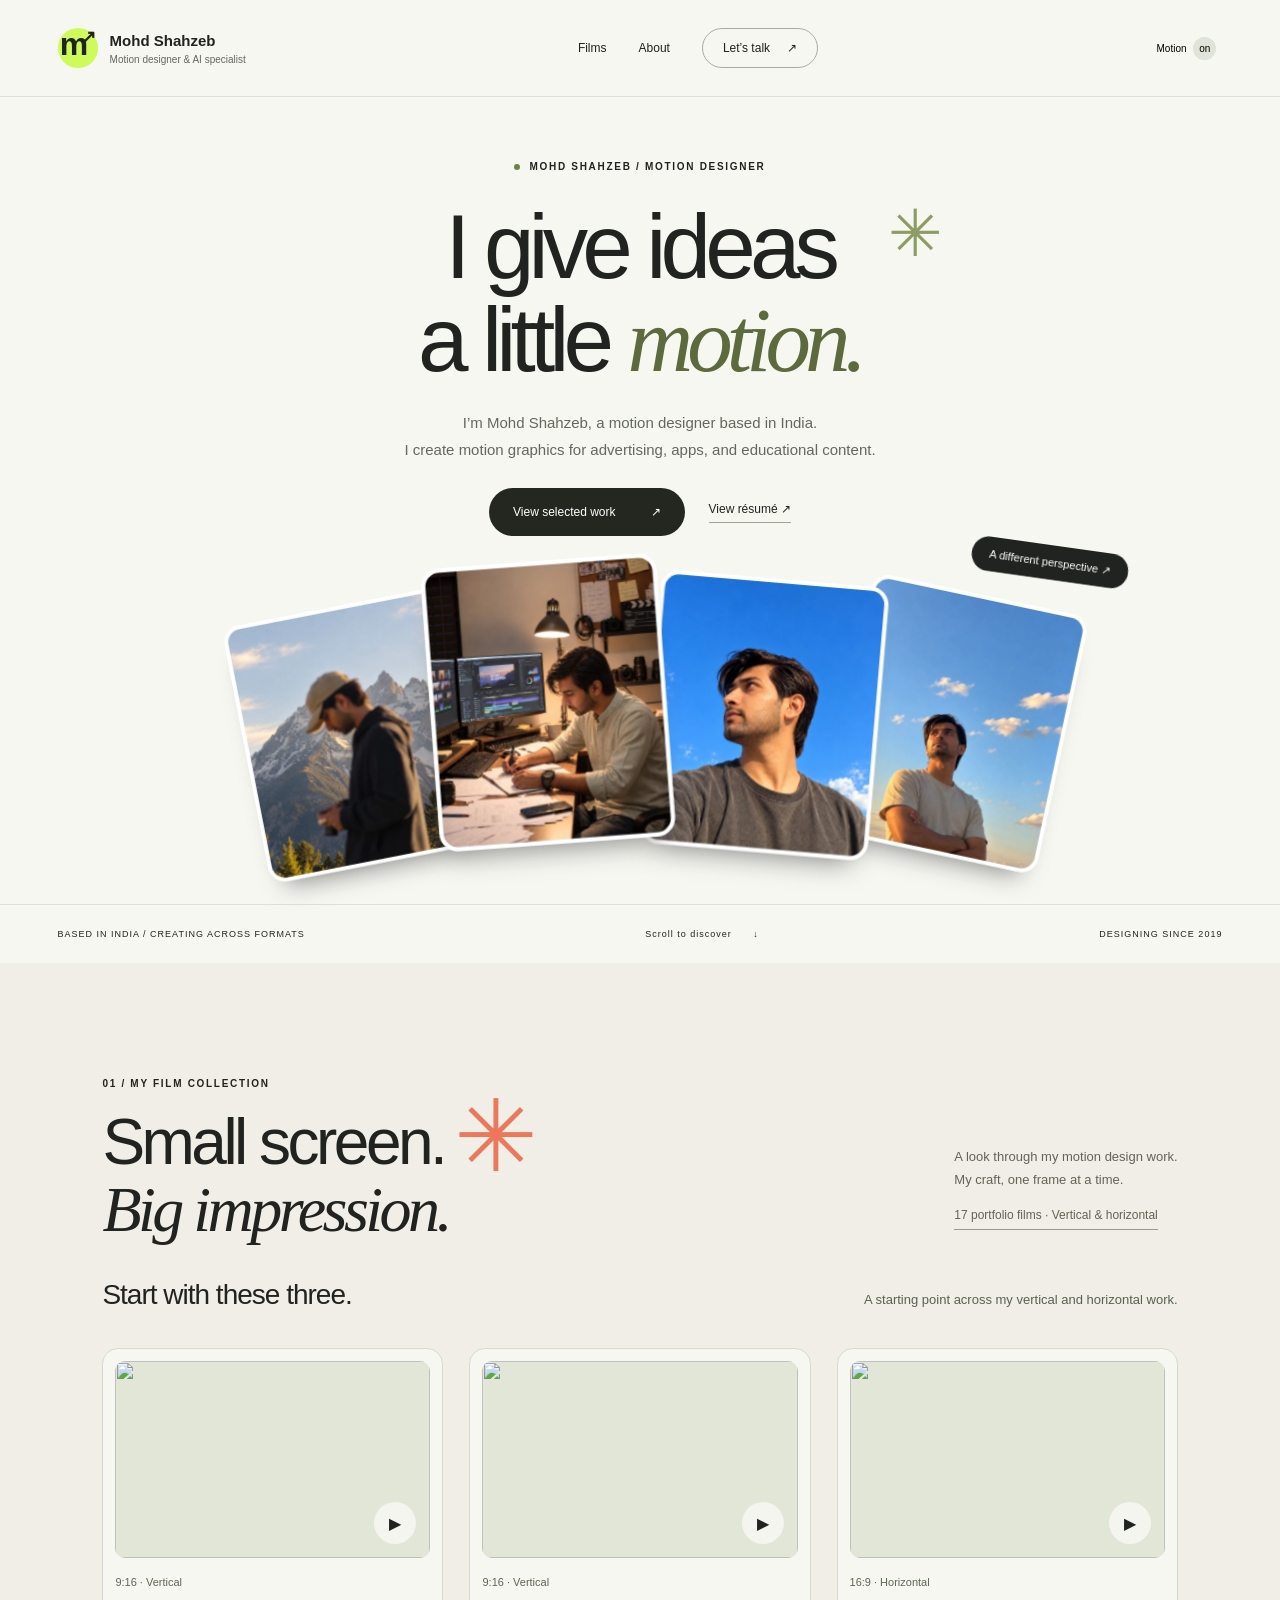
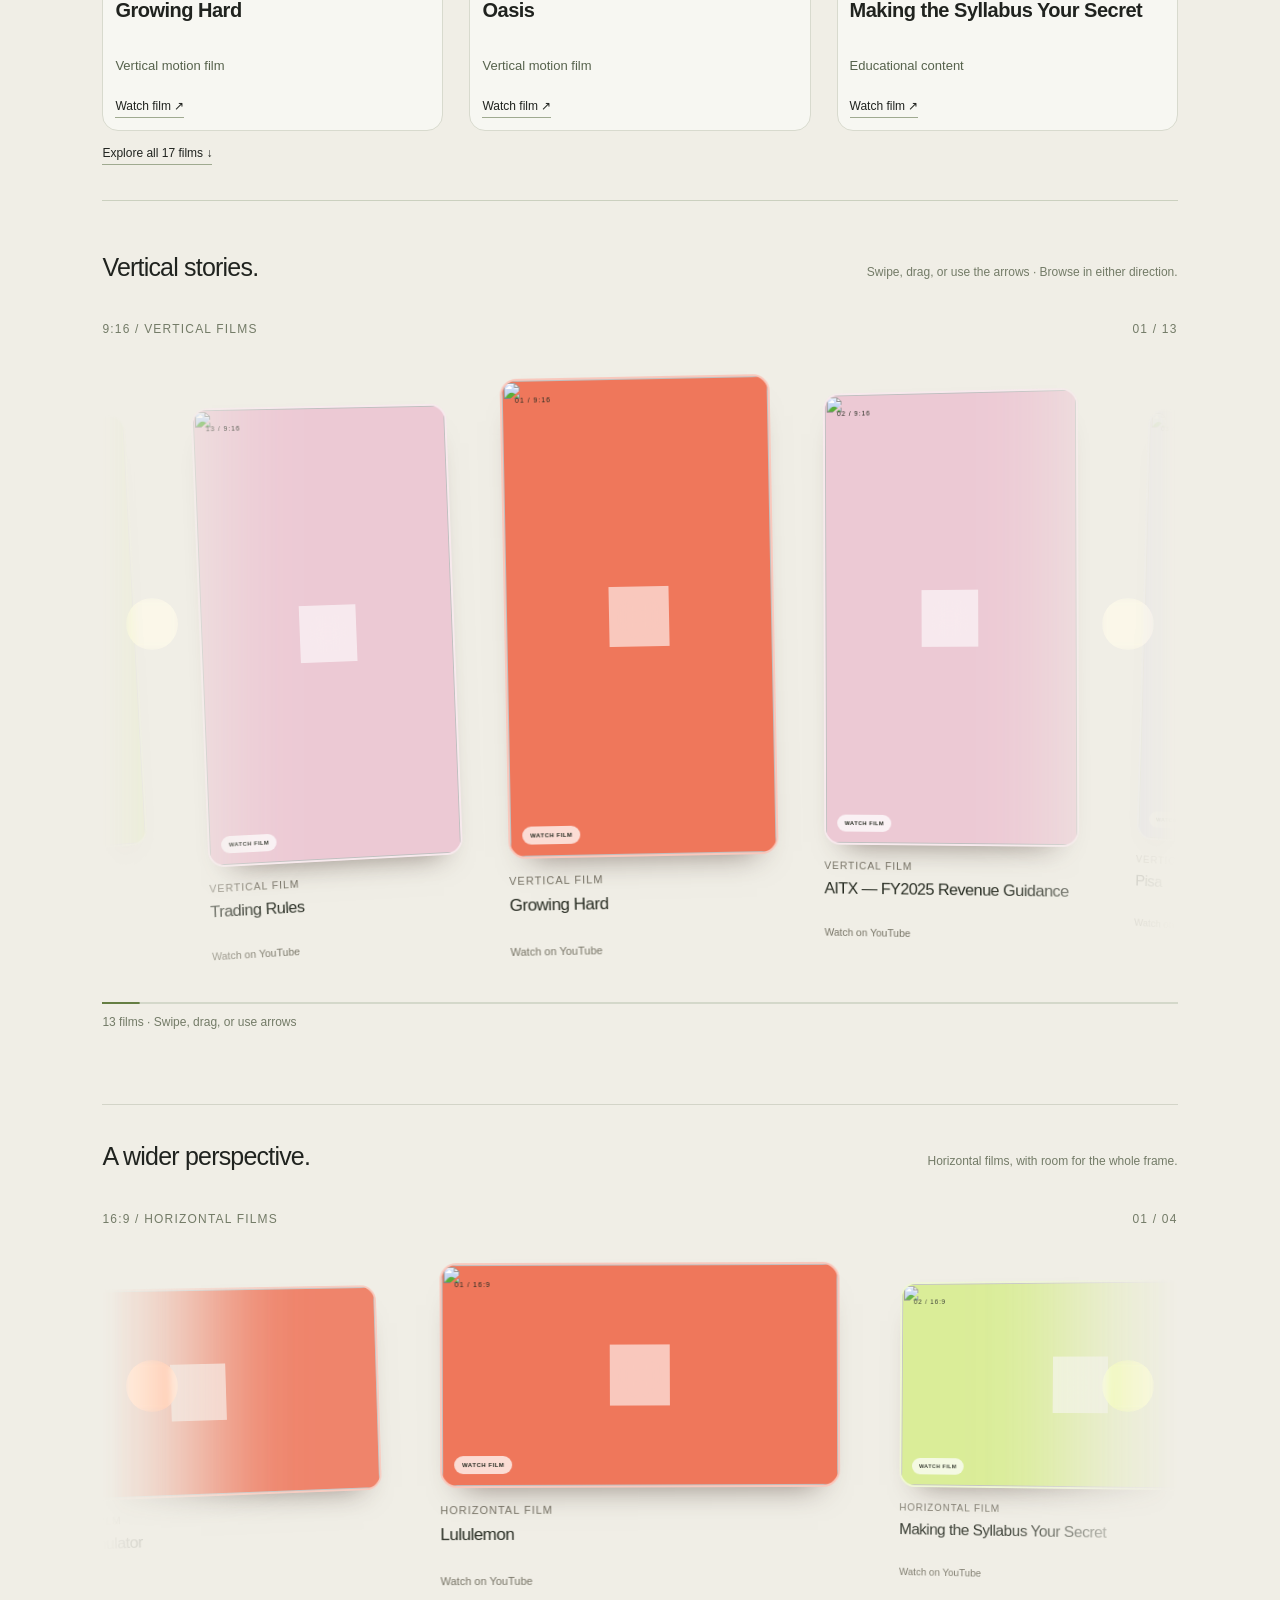
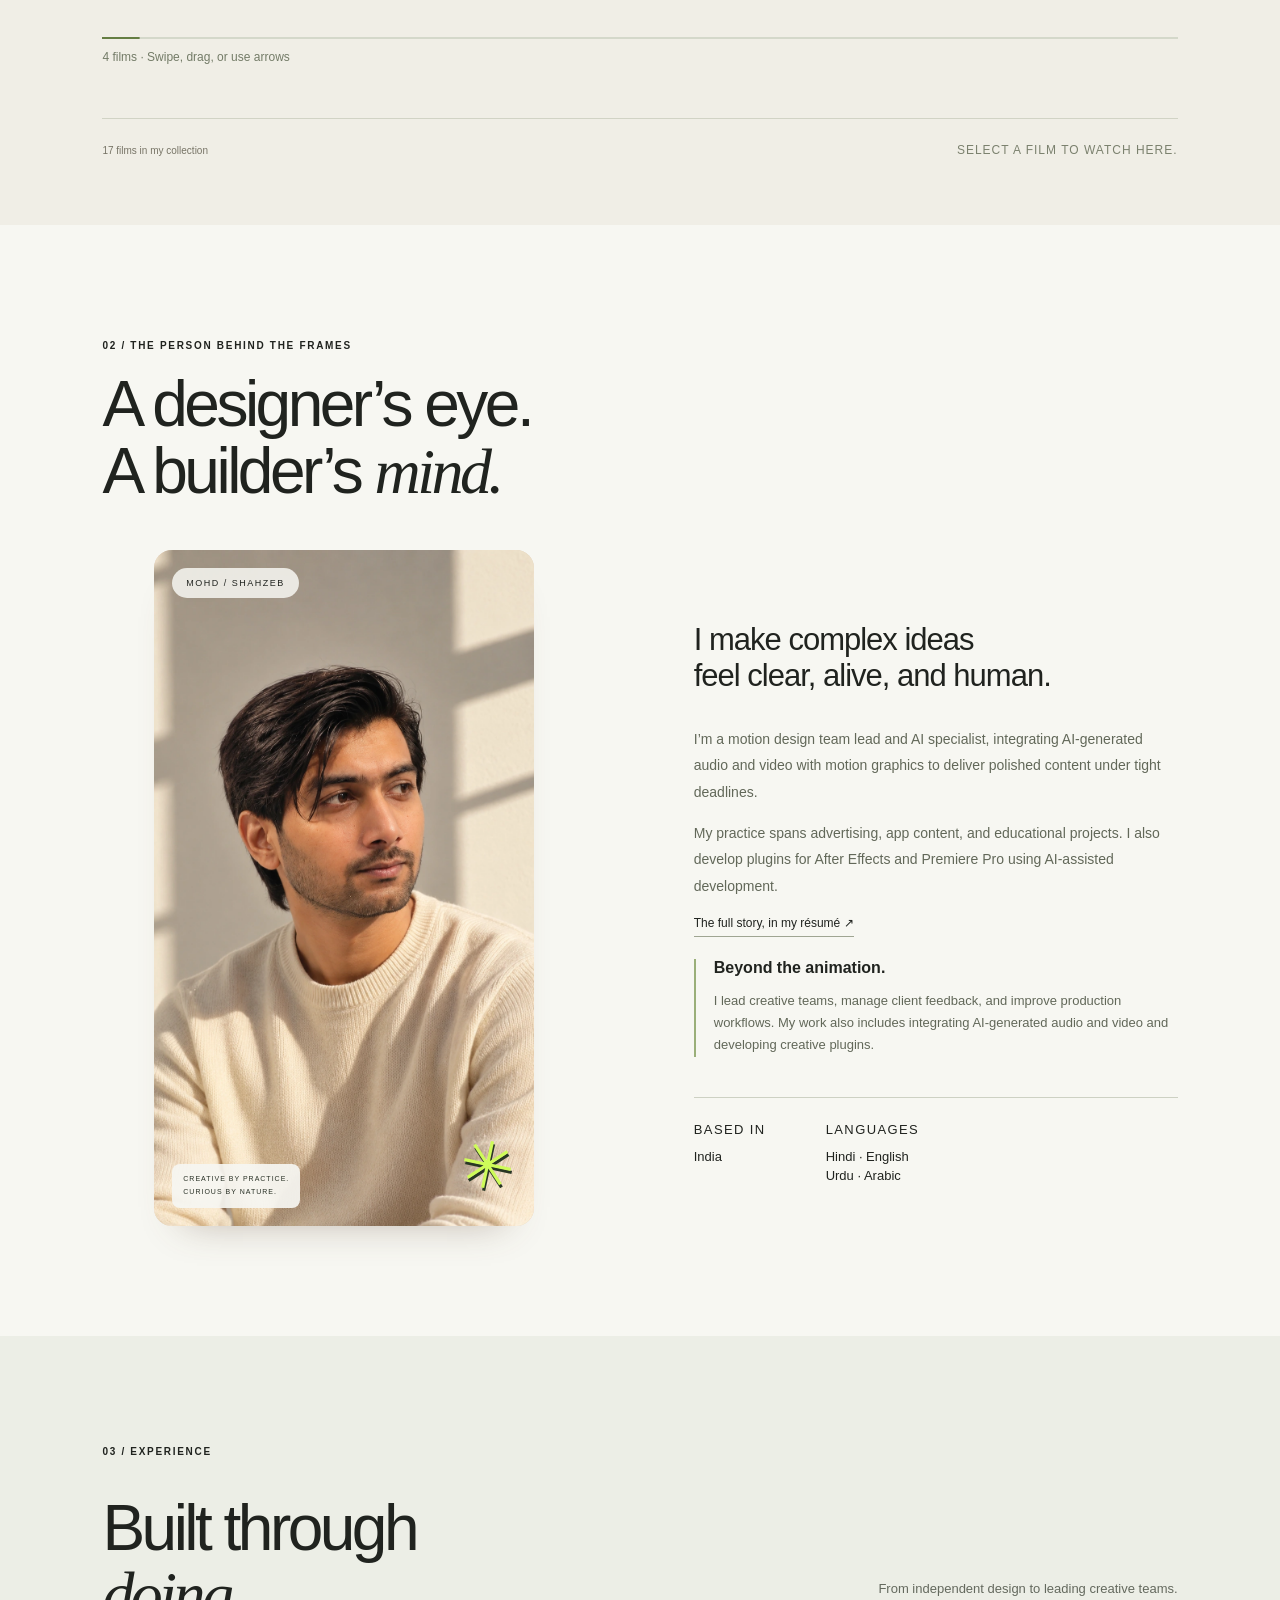
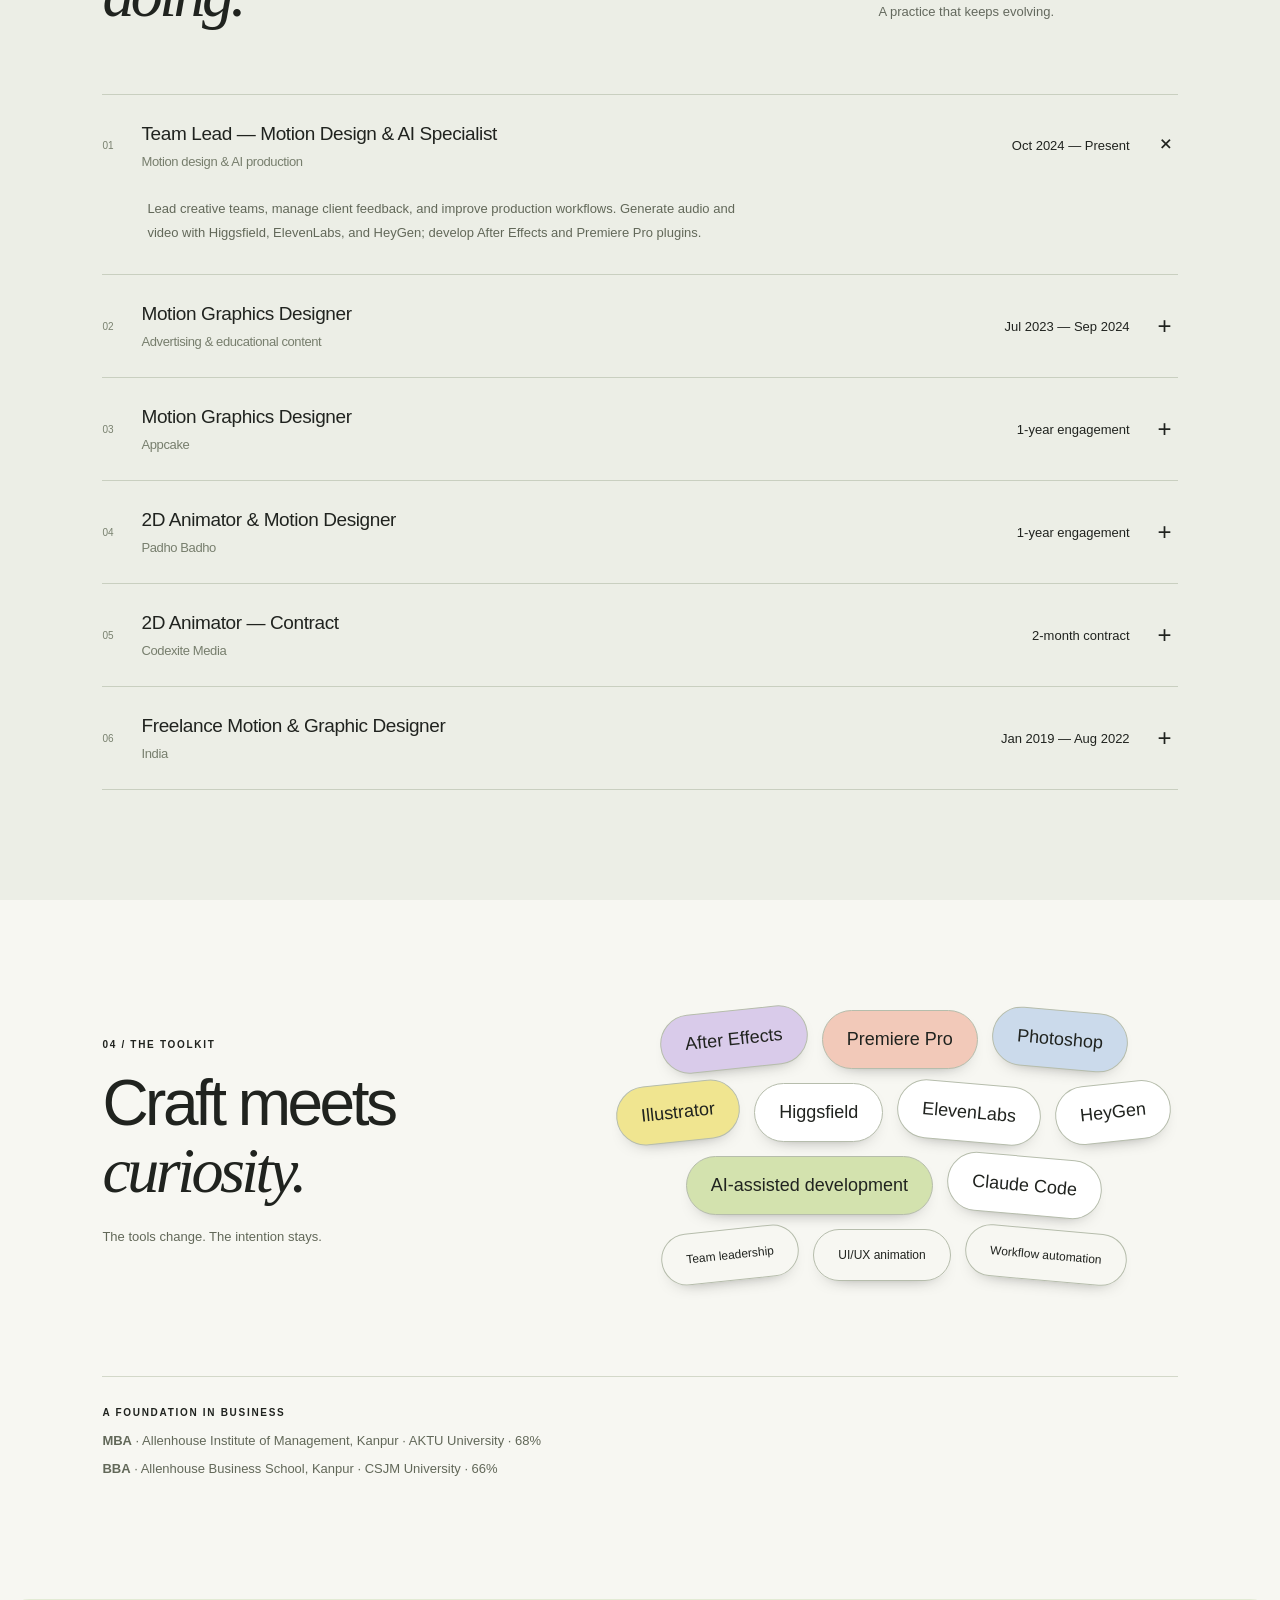
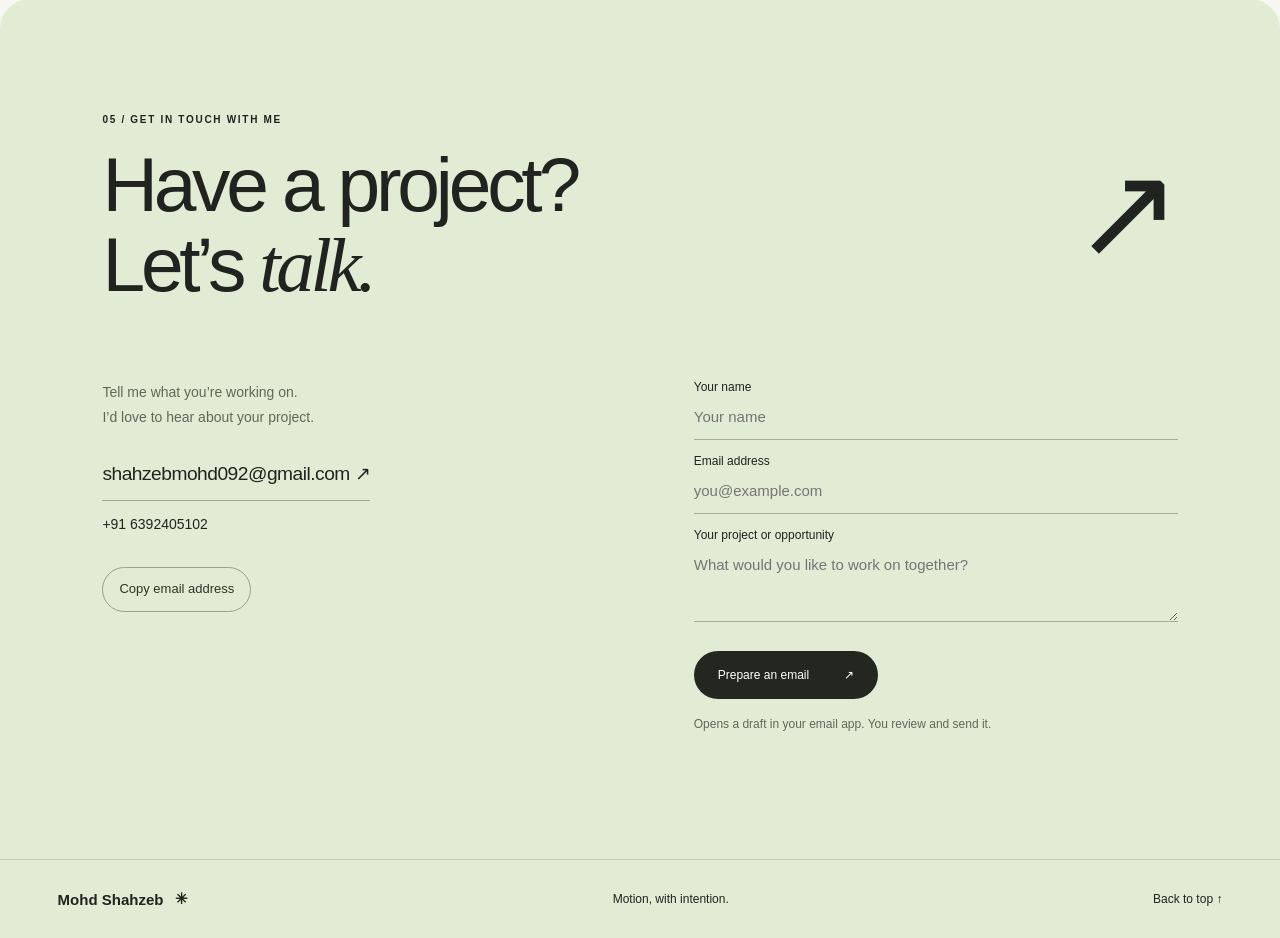
==== index.html @ 740f4690 "Add files via upload" ====
<!doctype html>
<html lang="en"><head><meta charset="utf-8"><meta name="viewport" content="width=device-width,initial-scale=1"><meta name="theme-color" content="#f7f7f2"><meta name="description" content="Mohd Shahzeb — Motion Design Team Lead and AI Specialist. Motion graphics, creative technology, and thoughtful production."><title>Mohd Shahzeb — Motion, with intention.</title><link rel="icon" href="assets/mark.svg" type="image/svg+xml"><link rel="stylesheet" href="styles.css"><link rel="stylesheet" href="cinema.css"><link rel="stylesheet" href="portrait.css"><link rel="stylesheet" href="wall.css"><link rel="stylesheet" href="personal.css"><link rel="stylesheet" href="supplied-portraits.css"><link rel="stylesheet" href="professional.css"><script src="videos.js" defer></script><script src="video-utils.js" defer></script><script src="cinema.js" defer></script><script src="app.js" defer></script><script src="site-config.js" defer></script><script src="contact.js" defer></script></head>
<body><a class="skip" href="#main">Skip to content</a><div class="progress" aria-hidden="true"></div><div class="cursor" aria-hidden="true"><span>Explore</span></div>
<header><a class="brand" href="#" aria-label="Mohd Shahzeb home"><span class="brand-mark">m<span>↗</span></span><span>Mohd Shahzeb<small>Motion designer & AI specialist</small></span></a><nav aria-label="Main navigation"><a href="#films">Films</a><a href="#about">About</a><a href="#contact" class="nav-contact">Let’s talk <span>↗</span></a></nav><button id="motion" aria-pressed="false" aria-label="Pause animations">Motion <span>on</span></button></header>
<main id="main"><section class="hero"><div class="eyebrow"><span class="dot"></span> MOHD SHAHZEB / MOTION DESIGNER</div><h1>I give ideas<br>a little <em>motion.</em><span class="asterisk" aria-hidden="true">✳</span></h1><p class="hero-copy">I’m Mohd Shahzeb, a motion designer based in India.<br class="desktop"> I create motion graphics for advertising, apps, and educational content.</p><div class="hero-actions"><a class="pill dark magnetic" href="#films">View selected work <span>↗</span></a><a class="text-link" href="assets/resume.pdf" target="_blank" rel="noopener">View résumé ↗</a></div>
<div class="collage" aria-label="Interactive collage of four photographs of Mohd Shahzeb"><div class="collage-space"><div class="art-card art-one photo-card" data-depth="-1"><img class="header-photo" src="assets/header-mountains.webp" alt="Mohd Shahzeb outdoors with mountains behind him" width="1000" height="1333" decoding="async"></div><div class="art-card art-two photo-card" data-depth="1"><img class="header-photo" src="assets/header-studio.webp" alt="Mohd Shahzeb sketching at his editing desk" width="1000" height="1250" decoding="async" fetchpriority="high"></div><div class="art-card art-three photo-card" data-depth="2"><img class="header-photo" src="assets/header-blue-sky.webp" alt="Mohd Shahzeb looking up beneath a blue sky" width="1000" height="1250" decoding="async"></div><div class="art-card art-four photo-card" data-depth="-2"><img class="header-photo" src="assets/header-golden-sky.webp" alt="Mohd Shahzeb standing with folded arms beneath a golden sky" width="1000" height="1333" decoding="async"></div><div class="floating-label">A different perspective ↗</div></div></div><div class="hero-bottom"><span>BASED IN INDIA / CREATING ACROSS FORMATS</span><a href="#films">Scroll to discover <span>↓</span></a><span>DESIGNING SINCE 2019</span></div></section>
<section id="films" class="cinema section portrait-cinema portfolio-wall" aria-labelledby="films-title">
<div class="cinema-intro"><div><span class="eyebrow">01 / MY FILM COLLECTION</span><h2 id="films-title">Small screen.<br><em>Big impression.</em><span class="cinema-star" aria-hidden="true">✳</span></h2></div><p>A look through my motion design work.<br>My craft, one frame at a time.<br><span class="collection-note">17 portfolio films · Vertical & horizontal</span></p></div>
<div class="selected-work" aria-labelledby="selected-title"><div class="selected-heading"><h3 id="selected-title">Start with these three.</h3><p>A starting point across my vertical and horizontal work.</p></div><div class="selected-grid"><a class="selected-film" href="https://www.youtube.com/shorts/Y_ZDzojxRy0" target="_blank" rel="noopener" data-film="0" aria-label="Watch selected film: Growing Hard"><div class="selected-thumb"><img src="https://i.ytimg.com/vi/Y_ZDzojxRy0/hqdefault.jpg" alt="" loading="lazy"><span aria-hidden="true">▶</span></div><small>9:16 · Vertical</small><h4>Growing Hard</h4><p>Vertical motion film</p><span class="selected-action">Watch film ↗</span></a><a class="selected-film" href="https://www.youtube.com/shorts/64us5gkKFe4" target="_blank" rel="noopener" data-film="3" aria-label="Watch selected film: Oasis"><div class="selected-thumb"><img src="https://i.ytimg.com/vi/64us5gkKFe4/hqdefault.jpg" alt="" loading="lazy"><span aria-hidden="true">▶</span></div><small>9:16 · Vertical</small><h4>Oasis</h4><p>Vertical motion film</p><span class="selected-action">Watch film ↗</span></a><a class="selected-film" href="https://youtu.be/iqLiJ2e4qCc" target="_blank" rel="noopener" data-film="7" aria-label="Watch selected film: Making the Syllabus Your Secret"><div class="selected-thumb"><img src="https://i.ytimg.com/vi/iqLiJ2e4qCc/hqdefault.jpg" alt="" loading="lazy"><span aria-hidden="true">▶</span></div><small>16:9 · Horizontal</small><h4>Making the Syllabus Your Secret</h4><p>Educational content</p><span class="selected-action">Watch film ↗</span></a></div><a class="browse-collection" href="#all-films">Explore all 17 films ↓</a></div><div id="all-films" class="film-row" data-format="portrait">
<div class="row-intro"><h3>Vertical stories.</h3><p>Swipe, drag, or use the arrows · Browse in either direction.</p></div>
<div class="film-runway"><div class="film-pin"><div class="rail-heading"><span>9:16 / VERTICAL FILMS</span><span id="rail-position" role="status"></span></div>
<div class="film-shelf"><div id="film-grid" class="film-grid" role="region" aria-label="Vertical portfolio videos" tabindex="0"></div><div class="rail-arrows"><button id="film-prev" aria-label="Previous vertical films">←</button><button id="film-next" aria-label="Next vertical films">→</button></div></div>
<div class="rail-navigation"><div class="rail-meter" aria-hidden="true"><span></span></div></div><p id="row-count" class="row-count"></p></div></div></div><div class="film-row" data-format="landscape">
<div class="row-intro"><h3>A wider perspective.</h3><p>Horizontal films, with room for the whole frame.</p></div>
<div class="film-runway"><div class="film-pin"><div class="rail-heading"><span>16:9 / HORIZONTAL FILMS</span><span id="rail-position-horizontal" role="status"></span></div>
<div class="film-shelf"><div id="film-grid-horizontal" class="film-grid" role="region" aria-label="Horizontal portfolio videos" tabindex="0"></div><div class="rail-arrows"><button id="film-prev-horizontal" aria-label="Previous horizontal films">←</button><button id="film-next-horizontal" aria-label="Next horizontal films">→</button></div></div>
<div class="rail-navigation"><div class="rail-meter" aria-hidden="true"><span></span></div></div><p id="row-count-horizontal" class="row-count"></p></div></div></div><div class="wall-summary"><p id="film-count" class="film-count" role="status"></p><span class="film-format-note">Select a film to watch here.</span></div><noscript><p>Enable JavaScript for the embedded players, or <a href="https://www.youtube.com/shorts/Y_ZDzojxRy0">watch my films on YouTube.</a></p></noscript>
</section>
<section id="about" class="about section"><div class="about-top reveal"><span class="eyebrow">02 / THE PERSON BEHIND THE FRAMES</span><h2>A designer’s eye.<br>A builder’s <em>mind.</em></h2></div><div class="about-grid"><div class="identity-art personal-portrait"><img src="assets/shahzeb-window.webp" alt="Mohd Shahzeb in a cream sweater, lit by soft window light" width="941" height="1672" loading="lazy" decoding="async"><span class="portrait-name">MOHD / SHAHZEB</span><span class="portrait-sticker" aria-hidden="true">✳</span><small>CREATIVE BY PRACTICE.<br>CURIOUS BY NATURE.</small></div><div class="about-copy reveal"><h3>I make complex ideas<br>feel clear, alive, and human.</h3><p>I’m a motion design team lead and AI specialist, integrating AI-generated audio and video with motion graphics to deliver polished content under tight deadlines.</p><p>My practice spans advertising, app content, and educational projects. I also develop plugins for After Effects and Premiere Pro using AI-assisted development.</p><a class="text-link" href="assets/resume.pdf" target="_blank" rel="noopener">The full story, in my résumé ↗</a><div class="leadership-note"><h4>Beyond the animation.</h4><p>I lead creative teams, manage client feedback, and improve production workflows. My work also includes integrating AI-generated audio and video and developing creative plugins.</p></div><div class="facts"><div><small>BASED IN</small><b>India</b></div><div><small>LANGUAGES</small><b>Hindi · English<br>Urdu · Arabic</b></div></div></div></div></section>
<section class="experience section"><div class="section-intro reveal"><span class="eyebrow">03 / EXPERIENCE</span><h2>Built through<br><em>doing.</em></h2><p>From independent design to leading creative teams.<br>A practice that keeps evolving.</p></div><div class="experience-list"><details open><summary><span>01</span><h3>Team Lead — Motion Design & AI Specialist<small>Motion design & AI production</small></h3><time>Oct 2024 — Present</time><b>+</b></summary><p>Lead creative teams, manage client feedback, and improve production workflows. Generate audio and video with Higgsfield, ElevenLabs, and HeyGen; develop After Effects and Premiere Pro plugins.</p></details><details><summary><span>02</span><h3>Motion Graphics Designer<small>Advertising & educational content</small></h3><time>Jul 2023 — Sep 2024</time><b>+</b></summary><p>Created advertising content for television, social media, and other client platforms. Contributed to courses developed for company clients.</p></details><details><summary><span>03</span><h3>Motion Graphics Designer<small>Appcake</small></h3><time>1-year engagement</time><b>+</b></summary><p>Created advertising videos for company applications, revised work for approval, and adapted videos for social media and app store formats.</p></details><details><summary><span>04</span><h3>2D Animator & Motion Designer<small>Padho Badho</small></h3><time>1-year engagement</time><b>+</b></summary><p>Created marketing videos, promotional graphics, and 2D animated educational content.</p></details><details><summary><span>05</span><h3>2D Animator — Contract<small>Codexite Media</small></h3><time>2-month contract</time><b>+</b></summary><p>Developed animated educational videos for an online learning platform, meeting tight deadlines and quality standards.</p></details><details><summary><span>06</span><h3>Freelance Motion & Graphic Designer<small>India</small></h3><time>Jan 2019 — Aug 2022</time><b>+</b></summary><p>Delivered design projects across industries, including corporate and entertainment clients.</p></details></div></section>
<section class="toolkit section"><div class="reveal"><span class="eyebrow">04 / THE TOOLKIT</span><h2>Craft meets<br><em>curiosity.</em></h2><p>The tools change. The intention stays.</p></div><div class="tool-cloud"><span class="chip purple">After Effects</span><span class="chip peach">Premiere Pro</span><span class="chip blue">Photoshop</span><span class="chip yellow">Illustrator</span><span class="chip white">Higgsfield</span><span class="chip white">ElevenLabs</span><span class="chip white">HeyGen</span><span class="chip green">AI-assisted development</span><span class="chip white">Claude Code</span><span class="chip outline">Team leadership</span><span class="chip outline">UI/UX animation</span><span class="chip outline">Workflow automation</span></div><div class="education"><span class="eyebrow">A FOUNDATION IN BUSINESS</span><p><b>MBA</b> · Allenhouse Institute of Management, Kanpur · AKTU University · 68%</p><p><b>BBA</b> · Allenhouse Business School, Kanpur · CSJM University · 66%</p></div></section>
<section id="contact" class="contact section"><span class="eyebrow">05 / GET IN TOUCH WITH ME</span><h2>Have a project?<br>Let’s <em>talk.</em><span>↗</span></h2><div class="contact-grid"><div><p>Tell me what you’re working on.<br>I’d love to hear about your project.</p><a class="email" href="mailto:shahzebmohd092@gmail.com">shahzebmohd092@gmail.com ↗</a><a class="phone" href="tel:+916392405102">+91 6392405102</a><small><button id="copy-email" type="button" class="copy-email">Copy email address</button><span id="copy-status" role="status"></span></small></div><form id="contact-form" name="portfolio-enquiry" method="POST" data-netlify="true" netlify-honeypot="website"><input type="hidden" name="form-name" value="portfolio-enquiry"><label for="name">Your name</label><input id="name" name="name" required maxlength="100" autocomplete="name" placeholder="Your name"><label for="email">Email address</label><input id="email" name="email" type="email" required maxlength="254" autocomplete="email" placeholder="you@example.com"><label for="message">Your project or opportunity</label><textarea id="message" name="message" required minlength="10" maxlength="5000" rows="3" placeholder="What would you like to work on together?"></textarea><div class="honeypot" aria-hidden="true"><label>Website<input name="website" tabindex="-1" autocomplete="off"></label></div><button class="pill dark" type="submit">Prepare an email <span>↗</span></button><p id="form-status" role="status">Opens a draft in your email app. You review and send it.</p></form></div></section></main>
<footer><a class="brand" href="#">Mohd Shahzeb <span>✳</span></a><span>Motion, with intention.</span><a href="#">Back to top ↑</a></footer>
<dialog id="film-dialog" aria-labelledby="player-title"><button id="close-player" aria-label="Close video player">×</button><div class="portrait-player-layout"><div id="player-mount"></div><div class="player-editorial"><span class="eyebrow">MY FILM COLLECTION</span><h2 id="player-title"></h2><span id="player-format" class="player-format"></span><p id="player-description"></p><dl id="player-context" class="project-context"></dl><a id="project-enquiry" class="text-link" href="#contact">Discuss this project ↗</a><a id="player-external" target="_blank" rel="noopener" hidden>Watch on YouTube ↗</a><p id="player-status" role="status"></p><button id="next-watch">Next film →</button></div></div></dialog>
</body></html>
---- styles.css ----
@font-face{font-family:Editorial;src:local('Georgia')}*{box-sizing:border-box}html{scroll-behavior:smooth;scroll-padding-top:100px}body{margin:0;background:#f7f7f2;color:#20231f;font-family:Arial,Helvetica,sans-serif;-webkit-font-smoothing:antialiased}a{color:inherit;text-decoration:none}button,input,textarea{font:inherit}button,a{-webkit-tap-highlight-color:transparent}button{cursor:pointer}button:focus-visible,a:focus-visible,summary:focus-visible{outline:3px solid #5465ff;outline-offset:6px}::selection{background:#cefb59;color:#20231f}.skip{position:fixed;top:-100px;padding:14px;background:#cefb59;z-index:100}.skip:focus{top:10px}.progress{position:fixed;top:0;left:0;height:3px;background:#738843;z-index:99;transform-origin:left;width:100%;transform:scaleX(0)}header{display:flex;align-items:center;justify-content:space-between;padding:28px 4.5%;border-bottom:1px solid #dedfd5;background:#f7f7f2ed;position:sticky;top:0;z-index:40;backdrop-filter:blur(14px);gap:24px}.brand{display:flex;align-items:center;gap:12px;font-weight:700;font-size:15px}.brand small{display:block;font-size:10px;font-weight:400;margin-top:5px;color:#63685d}.brand-mark{font-size:32px;letter-spacing:-7px;line-height:1;background:#cefb59;border-radius:50%;width:40px;height:40px;text-align:center;padding-right:6px}.brand-mark span{font-size:18px;vertical-align:top}nav{display:flex;gap:32px;align-items:center;font-size:12px}.nav-contact{border:1px solid #a8ab9f;border-radius:30px;padding:12px 20px}.nav-contact span{padding-left:14px}#motion{background:none;border:0;font-size:10px;white-space:nowrap}#motion span{display:inline-block;background:#e0e3d7;border-radius:20px;padding:6px;margin-left:4px}.eyebrow{font-size:10px;letter-spacing:1.7px;font-weight:600}.hero{text-align:center;overflow:hidden;padding:64px 0 0}.hero .eyebrow{display:flex;justify-content:center;gap:9px;align-items:center}.dot{width:6px;height:6px;background:#6b8540;border-radius:50%}h1{font-size:clamp(55px,7.1vw,112px);font-weight:500;letter-spacing:-.065em;line-height:1.02;margin:29px auto 22px;position:relative;width:max-content;max-width:95%}em{font-family:Editorial,Georgia,serif;font-weight:400}h1 em{color:#5c6a3d}.asterisk{font-size:65px;color:#8c9d63;position:absolute;right:-75px;top:0;animation:rotate 20s linear infinite}.hero-copy{font-size:14px;line-height:1.7;color:#63685d}.hero-actions{display:flex;gap:24px;justify-content:center;align-items:center;margin:25px 0}.pill{display:inline-flex;justify-content:space-between;align-items:center;gap:35px;padding:17px 24px;border-radius:40px;font-size:12px;border:0;transition:background .25s,transform .25s}.dark{background:#23271f;color:#fff}.dark:hover{background:#53633b}.text-link{font-size:12px;border-bottom:1px solid #9fa592;padding-bottom:6px}.collage{height:340px;perspective:1100px;position:relative;margin:28px auto 0;max-width:1000px}.collage-space{height:100%;transform-style:preserve-3d;position:relative;transition:transform .15s ease-out}.art-card{position:absolute;top:32px;width:225px;height:270px;border-radius:18px;box-shadow:0 20px 26px -17px #2228;overflow:hidden;text-align:left;transform-style:preserve-3d;will-change:transform;border:4px solid #fff}.art-caption{position:absolute;top:14px;left:15px;font-size:7px;letter-spacing:1px;z-index:3}.art-card b{position:absolute;letter-spacing:-3px;font-size:48px;line-height:.88;z-index:2}.art-one{left:9%;background:#eb694a;transform:translateZ(-35px) rotate(-13deg)}.art-one b{left:15px;top:87px;color:#f8eecc}.art-one small{position:absolute;bottom:20px;left:16px;font-size:9px}.ribbon{position:absolute;border:23px solid #662a35;width:230px;height:140px;border-radius:50%;transform:rotate(-40deg);left:-30px;top:35px}.art-two{left:30%;top:8px;background:#4656d9;color:#fff;transform:translateZ(65px) rotate(-5deg)}.art-two b{left:16px;bottom:27px;font-size:41px;letter-spacing:-2px}.orb{position:absolute;width:170px;height:170px;border-radius:50%;background:radial-gradient(circle at 30% 25%,#ffffea,#bdd8d4 32%,#858ec8 60%,#333b72 83%);right:-20px;top:25px;box-shadow:inset -5px -10px 16px #15247066}.tiny-star{position:absolute;top:64px;left:20px;color:#ddff72;font-size:60px}.art-three{left:51%;top:25px;background:#f2f58c;transform:translateZ(25px) rotate(6deg)}.art-three b{left:13px;top:69px;font-size:41px;letter-spacing:-2px}.checker{position:absolute;width:140px;height:140px;right:-25px;bottom:-35px;background:conic-gradient(#274f37 90deg,#f2f58c 90deg 180deg,#274f37 180deg 270deg,#f2f58c 270deg);background-size:40px 40px;transform:rotate(20deg)}.orange-circle{position:absolute;width:85px;height:85px;background:#ff754f;border-radius:50%;right:10px;top:14px}.art-four{left:71%;background:#ecd9ed;transform:translateZ(-30px) rotate(14deg)}.art-four b{left:18px;bottom:18px;font-size:40px;letter-spacing:-2px}.flower{font-size:180px;color:#833aa1;position:absolute;top:5px;left:30px;line-height:1}.floating-label{position:absolute;right:6%;top:0;background:#20231f;color:white;border-radius:20px;font-size:10px;padding:10px 16px;transform:translateZ(110px) rotate(8deg)}.hero-bottom{padding:24px 4.5%;border-top:1px solid #dedfd5;display:flex;justify-content:space-between;font-size:9px;letter-spacing:1px}.hero-bottom a span{margin-left:18px}.section{padding:110px 8%;scroll-margin-top:30px}.section-intro{display:grid;grid-template-columns:1fr 1fr;align-items:end;gap:20px}.section-intro .eyebrow{grid-column:1/-1}h2{font-size:clamp(42px,5vw,72px);line-height:1.04;letter-spacing:-.055em;font-weight:500;margin:18px 0 25px}.section-intro p{justify-self:end;font-size:13px;color:#64695e;line-height:1.8;margin-bottom:30px}.work-stage{perspective:1600px}.project{margin-top:60px;transform-origin:center;transform-style:preserve-3d}.project-visual{display:block;position:relative;width:100%;height:520px;border:0;border-radius:22px;overflow:hidden;text-align:left;color:#24281f;transition:box-shadow .4s}.project-visual:hover{box-shadow:0 25px 40px -20px #272c4144}.coral{background:#ef775b}.poster-type{font-size:clamp(75px,10vw,150px);font-weight:800;line-height:.82;letter-spacing:-.08em;position:absolute;top:57px;left:7%;color:#fdf0d5}.poster-type i{font-family:Georgia;font-weight:400}.loop{position:absolute;width:38%;height:420px;right:8%;top:40px;transform:rotate(-25deg)}.loop span{position:absolute;border:34px solid #722d48;border-radius:50%;height:380px;width:210px;left:0;box-shadow:inset 4px 2px 4px #ffa69655,8px 12px 18px #5c1f3444}.loop span:nth-child(2){left:65px}.loop span:nth-child(3){left:130px}.visual-tag{position:absolute;bottom:24px;left:32px;font-size:9px;letter-spacing:1.3px}.open-project{position:absolute;bottom:23px;right:27px;border-radius:50%;background:#f7f7f2;width:44px;height:44px;text-align:center;padding-top:10px;font-size:25px}.project-info{display:flex;justify-content:space-between;align-items:center;padding:25px 0}.project-info small{font-size:9px;letter-spacing:1.5px}.project-info h3{font-size:24px;letter-spacing:-1px;font-weight:500;margin:10px 0}.project-info p{font-size:11px;color:#64695e}.lilac{background:#dcdaf4}.ai-sphere{position:absolute;width:400px;height:400px;left:10%;top:60px;border-radius:50%;background:radial-gradient(circle at 30% 20%,#f9ffd3,#c8f252 28%,#81a43d 55%,#425b28 75%,#24371e);box-shadow:30px 35px 30px -12px #363a6644}.ai-sphere:after{content:'';position:absolute;inset:12px;border:2px solid #e7ff8d88;border-radius:50%;transform:rotate(-30deg) scaleX(.42)}.ai-type{position:absolute;right:7%;top:100px;font-size:85px;font-weight:500;line-height:.97;letter-spacing:-5px}.ai-type i{font-family:Georgia}.vertical-note{position:absolute;right:23px;top:30px;writing-mode:vertical-rl;font-size:9px;letter-spacing:2px}.lime{background:#d3ed99}.tool-window{position:absolute;left:8%;top:65px;width:45%;height:330px;border-radius:16px;background:#f9fbef;box-shadow:15px 25px 0 #819953;transform:rotate(-7deg);border:1px solid #253121}.window-bar{display:flex;justify-content:space-between;border-bottom:1px solid #253121;padding:18px;font-size:9px}.tool-timeline{padding:45px 25px}.tool-timeline span{display:block;background:#ac99cf;height:25px;margin:12px 0;width:80%;border-radius:4px}.tool-timeline span:nth-child(2){background:#eb927a;margin-left:15%;width:70%}.tool-timeline span:nth-child(3){background:#bbd487;width:50%}.tool-timeline span:nth-child(4){background:#536bb4;margin-left:30%;width:60%}.tool-arrow{position:absolute;right:-50px;bottom:0;font-size:190px;line-height:1;color:#1f3c2b}.tools-type{font-size:63px;letter-spacing:-4px;line-height:1;position:absolute;right:5%;top:165px;font-weight:500}.work-note{font-size:11px;color:#72776a;max-width:500px;line-height:1.7}.kinetic{overflow:hidden;border-block:1px solid #ddd;padding:25px 0}.kinetic div{width:max-content;font-size:80px;letter-spacing:-5px;white-space:nowrap;will-change:transform}.kinetic em{color:#78895b}.about-grid{display:grid;grid-template-columns:1fr 1fr;gap:10%;margin-top:45px;align-items:center}.identity-art{height:480px;background:#e2e8d4;border-radius:18px;position:relative;overflow:hidden;padding:30px}.identity-art>span{font-size:10px;letter-spacing:2px}.identity-art>b{position:absolute;font-family:Georgia;font-style:italic;font-size:230px;letter-spacing:-30px;top:65px;left:20px;transform:rotate(-12deg);font-weight:400;color:#667747}.identity-art b span{position:absolute;font-size:170px;color:#9caf76;right:-65px;top:30px}.identity-art small{position:absolute;bottom:30px;left:30px;font-size:10px;letter-spacing:2px;line-height:1.8}.about-copy h3{font-weight:500;font-size:31px;line-height:1.18;letter-spacing:-1px}.about-copy p{font-size:14px;line-height:1.9;color:#626859}.facts{display:flex;gap:60px;margin-top:40px;border-top:1px solid #cdd1c3;padding-top:24px}.facts small{display:block;font-size:8px;letter-spacing:1.4px;margin-bottom:10px}.facts b{font-size:13px;line-height:1.5;font-weight:500}.experience{background:#eceee6}.experience-list{margin-top:40px}details{border-top:1px solid #c9cfc0}details:last-child{border-bottom:1px solid #c9cfc0}summary{list-style:none;display:flex;align-items:center;gap:28px;cursor:pointer;padding:28px 0}summary::-webkit-details-marker{display:none}summary>span{font-size:10px;color:#79816f}summary h3{font-size:19px;font-weight:500;flex:1;margin:0;letter-spacing:-.4px}summary h3 small{display:block;color:#777e6d;font-size:11px;font-weight:400;margin-top:9px}summary time{font-size:11px}summary b{font-size:24px;font-weight:400;width:20px}details[open] summary b{transform:rotate(45deg)}details p{max-width:600px;font-size:13px;line-height:1.9;color:#626859;margin:0 0 28px 45px}.toolkit{display:grid;grid-template-columns:1fr 1.2fr;gap:35px;align-items:center}.toolkit p{font-size:13px;color:#626859}.tool-cloud{display:flex;flex-wrap:wrap;gap:14px;justify-content:center;perspective:800px}.chip{font-size:18px;border-radius:50px;padding:18px 24px;display:inline-block;border:1px solid #b6bdac;transform:rotate(var(--angle,0deg));transition:transform .3s;box-shadow:0 8px 20px -17px #222}.chip:hover{transform:translateY(-8px) rotate(0)}.purple{background:#d9cbea}.peach{background:#f2c9b9}.blue{background:#cbdaeb}.yellow{background:#f0e590}.green{background:#d3e2ae}.white{background:#fff}.outline{font-size:12px}.chip:nth-child(3n){--angle:5deg}.chip:nth-child(3n+1){--angle:-6deg}.education{grid-column:1/-1;border-top:1px solid #d3d8c9;margin-top:60px;padding-top:25px}.education p{font-size:12px}.education small{font-size:10px;color:#79816f}.contact{background:#e2ebd4;border-radius:30px 30px 0 0}.contact h2{position:relative;font-size:clamp(45px,6vw,85px)}.contact h2>span{position:absolute;right:0;font-size:130px;top:0;font-weight:400}.contact-grid{display:grid;grid-template-columns:1fr 1fr;gap:10%;margin-top:60px}.contact-grid p{font-size:14px;line-height:1.8;color:#626859}.email{display:block;font-size:clamp(15px,1.5vw,22px);letter-spacing:-.5px;border-bottom:1px solid #9fae8c;padding-bottom:15px;margin:32px 0 15px;width:fit-content}.phone{display:block;font-size:14px}.contact-grid small{display:block;font-size:10px;color:#647056;margin-top:35px}form label{font-size:10px;display:block;margin-top:14px}input,textarea{width:100%;border:0;border-bottom:1px solid #a3af92;background:transparent;padding:14px 0;outline-offset:3px;font-size:13px;border-radius:0;color:#20231f}textarea{resize:vertical}form .pill{margin-top:25px}#form-status{font-size:10px;margin:15px 0}.honeypot{display:none}footer{display:flex;justify-content:space-between;align-items:center;background:#e2ebd4;border-top:1px solid #c3cfb4;padding:30px 4.5%;font-size:10px}.cursor{position:fixed;left:0;top:0;width:12px;height:12px;border-radius:50%;background:#2c3523;pointer-events:none;z-index:100;transform:translate(-100px,-100px);display:none;transition:width .25s,height .25s,background .25s;align-items:center;justify-content:center;color:white;font-size:10px}.cursor span{opacity:0}.cursor.active{width:70px;height:70px;background:#20231fec}.cursor.active span{opacity:1}dialog{border:0;border-radius:24px;padding:65px;max-width:700px;width:90%;background:#f7f7f2;color:#20231f}dialog::backdrop{background:#19231488;backdrop-filter:blur(8px)}dialog h2{font-size:48px}dialog p{font-size:14px;line-height:1.8;color:#626859}dialog h3{font-size:16px}.dialog-close{position:absolute;top:20px;right:20px;background:#e2e8d4;border:0;border-radius:50%;width:35px;height:35px;font-size:25px}.dialog-note{border-top:1px solid #ccd3c1;padding-top:20px;font-size:11px!important}.reveal{opacity:1}.js-motion .reveal{opacity:0;transform:translateY(45px);transition:opacity .8s,transform 1s cubic-bezier(.2,.7,.2,1)}.js-motion .reveal.visible{opacity:1;transform:translateY(0)}@keyframes rotate{to{transform:rotate(360deg)}}
@media(pointer:fine){.cursor{display:flex}}
@media(min-width:1600px){main{max-width:1600px;margin:auto}}
@media(max-width:900px){header{padding:20px 5%}nav{gap:16px}.brand small{display:none}.section{padding:80px 6%}.collage{transform:scale(.85);margin-top:0;margin-bottom:-35px;width:900px;left:50%;margin-left:-450px}.hero{padding-top:45px}.project-visual{height:430px}.ai-type{font-size:60px}.ai-sphere{width:310px;height:310px}.tools-type{font-size:43px}.tool-window{height:280px}.toolkit{grid-template-columns:1fr}.education{margin-top:20px}.identity-art{height:420px}.identity-art>b{font-size:180px}.about-grid{gap:7%}.about-copy h3{font-size:26px}.contact h2>span{font-size:90px}.contact-grid{gap:6%}.loop{right:5%;transform:rotate(-25deg) scale(.8);transform-origin:top right}}
@media(max-width:600px){header{gap:8px;padding:17px 5%}.brand{font-size:11px;gap:7px}.brand-mark{width:30px;height:30px;font-size:24px}nav{gap:12px;font-size:10px}nav>a:first-child{display:none}.nav-contact{padding:8px 10px}.nav-contact span{padding-left:5px}#motion{font-size:9px}#motion span{padding:4px}.hero{padding-top:38px}.eyebrow{font-size:8px;letter-spacing:1px}h1{font-size:58px;margin-top:25px}.asterisk{font-size:35px;right:-25px;top:-20px}.hero-copy{font-size:12px;padding:0 25px}.hero-actions{gap:15px}.pill{padding:14px 19px;font-size:11px;gap:20px}.text-link{font-size:10px}.collage{transform:scale(.49);height:340px;margin-top:-40px;margin-bottom:-100px}.hero-bottom{font-size:7px;padding:20px 5%;gap:10px}.hero-bottom>span:last-child{display:none}.section{padding:65px 6%}h2{font-size:43px}.section-intro{grid-template-columns:1fr;gap:0}.section-intro p{justify-self:start;margin:0;font-size:12px}.project{margin-top:35px}.project-visual{height:370px;border-radius:14px}.poster-type{top:48px;font-size:73px;left:7%;z-index:2}.loop{transform:rotate(-25deg) scale(.5);right:-3%;top:100px;opacity:.85}.visual-tag{font-size:7px;left:20px;bottom:20px}.open-project{width:36px;height:36px;font-size:20px;padding-top:8px;bottom:16px;right:18px}.project-info{display:block;padding:20px 0 0}.project-info h3{font-size:21px}.project-info p{font-size:10px}.ai-sphere{width:245px;height:245px;left:-25px;top:32px}.ai-type{font-size:53px;top:190px;right:6%;letter-spacing:-3px}.tools-type{top:230px;right:7%;font-size:40px;z-index:2}.tool-window{left:10%;top:35px;width:65%;height:200px;box-shadow:10px 15px 0 #819953}.tool-timeline{padding:15px}.tool-timeline span{height:15px;margin:8px}.tool-arrow{font-size:110px;right:-40px}.kinetic div{font-size:50px;letter-spacing:-3px}.about-grid{grid-template-columns:1fr;gap:20px}.identity-art{height:360px}.identity-art>b{font-size:190px;left:40px;top:35px}.facts{margin-top:25px}summary{gap:14px;padding:23px 0;flex-wrap:wrap}summary h3{font-size:16px;flex-basis:75%}summary time{margin-left:25px;font-size:10px}summary>b{margin-left:auto;font-size:21px}details p{margin-left:25px;font-size:12px}.chip{font-size:14px;padding:14px 17px}.chip.outline{font-size:11px}.tool-cloud{gap:10px}.contact h2{font-size:44px}.contact h2>span{display:none}.contact-grid{grid-template-columns:1fr;gap:35px;margin-top:25px}.contact{border-radius:20px 20px 0 0}.email{font-size:18px}footer{gap:10px;flex-wrap:wrap}footer>span{display:none}dialog{padding:45px 25px}dialog h2{font-size:36px}.desktop{display:none}}
@media(prefers-reduced-motion:reduce){html{scroll-behavior:auto}*,*:before,*:after{animation:none!important;transition:none!important}.js-motion .reveal{opacity:1;transform:none}.cursor{display:none!important}}
.motion-paused{scroll-behavior:auto}.motion-paused *{animation:none!important;transition:none!important}.motion-paused .reveal{opacity:1;transform:none}.motion-paused .cursor{display:none!important}
---- cinema.css ----
.cinema{background:#eeeae3;position:relative;overflow:hidden}.cinema-intro{display:flex;justify-content:space-between;align-items:flex-end;margin-bottom:44px}.cinema-intro h2{position:relative;margin-bottom:0}.cinema-star{position:absolute;color:#ed775b;right:-85px;top:-25px;font-size:100px;animation:rotate 18s linear infinite}.cinema-intro p{font-size:13px;line-height:1.8;color:#646357}.collection-note{display:inline-block;font-size:10px;margin-top:15px;border-bottom:1px solid #9d9a8d;padding-bottom:4px}.screen-shell{perspective:1300px;position:relative}.screen-top,.screen-bottom{display:flex;justify-content:space-between;align-items:center;padding:17px 0;font-size:9px;letter-spacing:1px}.screen-top>span:first-child{display:flex;gap:8px;align-items:center}.screen-top i{height:6px;width:6px;background:#e9785b;border-radius:50%;box-shadow:0 0 0 5px #e9785b20;animation:pulse 2s infinite}.cinema-screen{width:100%;height:550px;background:#ee795c;position:relative;display:block;border:0;overflow:hidden;border-radius:18px;transform-style:preserve-3d;transition:transform .35s ease-out,background .5s;box-shadow:0 30px 45px -30px #57383177;isolation:isolate}.cinema-screen:after{content:'';position:absolute;inset:0;background:radial-gradient(circle at var(--mx,50%) var(--my,50%),#fff8 0,transparent 45%);opacity:.22;pointer-events:none;mix-blend-mode:soft-light}.screen-art{position:absolute;inset:0;background-size:cover;background-position:center}.screen-art.has-poster>*{display:none}.screen-orbit{position:absolute;right:8%;top:13%;width:33%;height:70%;animation:sculpture 12s ease-in-out infinite;transform-style:preserve-3d}.screen-orbit i{position:absolute;left:0;top:0;height:100%;width:60%;border:30px solid #722d48;border-radius:50%;box-shadow:inset 3px 5px 6px #ffffff44,8px 18px 13px #71374633}.screen-orbit i:nth-child(2){left:20%;transform:translateZ(30px)}.screen-orbit i:nth-child(3){left:40%;transform:translateZ(60px)}.screen-word{position:absolute;left:6%;top:13%;font-size:clamp(65px,8vw,115px);line-height:.84;letter-spacing:-7px;font-weight:800;color:#fff1d6;animation:type-drift 7s ease-in-out infinite}.screen-word em{font-size:.92em}.screen-sticker{position:absolute;top:12%;right:6%;width:94px;height:94px;border-radius:50%;background:#d8f28b;color:#293926;display:flex;align-items:center;justify-content:center;line-height:1.2;font-size:13px;letter-spacing:-.4px;transform:rotate(12deg);animation:sticker-float 6s ease-in-out infinite}.screen-grid{position:absolute;bottom:0;left:0;right:0;height:90px;background:repeating-linear-gradient(0deg,transparent 0 29px,#68353522 30px),repeating-linear-gradient(90deg,transparent 0 29px,#68353522 30px);transform:perspective(300px) rotateX(35deg);transform-origin:bottom}.screen-overlay{position:absolute;inset:0;display:flex;align-items:center;justify-content:center;background:linear-gradient(transparent 55%,#32232477);color:#fff}.screen-kicker{position:absolute;top:25px;left:28px;font-size:8px;letter-spacing:1.8px;color:#472c27}.play-disc{display:flex;align-items:center;justify-content:center;border:1px solid #fff9;background:#fff2;backdrop-filter:blur(10px);width:90px;height:90px;border-radius:50%;font-size:23px;padding-left:3px;transition:transform .35s,background .35s;box-shadow:0 0 0 15px #fff1}.cinema-screen:hover .play-disc{transform:scale(1.13);background:#fff;color:#222;box-shadow:0 0 0 24px #fff1}.screen-caption{position:absolute;bottom:30px;left:32px;text-align:left}.screen-caption b{display:block;font-size:25px;font-weight:500;letter-spacing:-1px}.screen-caption small{display:block;font-size:10px;margin-top:9px}.screen-bottom>span{max-width:70%;line-height:1.6;font-size:10px;letter-spacing:0;color:#6f6b60}.screen-bottom button{border:1px solid #b9b3a5;background:none;width:38px;height:38px;border-radius:50%;margin-left:7px;font-size:19px;transition:background .25s,transform .25s}.screen-bottom button:hover{background:#d1ef94;transform:translateY(-3px)}.collection-bar{display:flex;align-items:center;justify-content:space-between;margin:45px 0 25px;gap:20px}.film-filters{display:flex;gap:7px}.film-filters button{border:1px solid #bcb7ad;border-radius:30px;padding:10px 18px;font-size:10px;background:none}.film-filters button[aria-pressed=true]{background:#272b23;color:white;border-color:#272b23}.film-grid{display:grid;grid-template-columns:repeat(4,1fr);gap:20px}.film-card{border:0;background:none;padding:0;text-align:left;min-width:0;position:relative;color:#262b21;transition:transform .4s}.film-card:hover{transform:translateY(-8px)}.film-thumb{aspect-ratio:4/3;position:relative;border-radius:12px;background:#ef775b;overflow:hidden;transition:box-shadow .3s}.film-card[aria-current=true] .film-thumb{box-shadow:0 0 0 3px #eeeae3,0 0 0 5px #81886f}.thumb-glyph{position:absolute;font-size:140px;font-family:Georgia;left:50%;top:50%;transform:translate(-50%,-50%) rotate(-10deg);line-height:1;color:#742e48;transition:transform .7s cubic-bezier(.2,.8,.2,1)}.film-card:hover .thumb-glyph{transform:translate(-50%,-50%) rotate(50deg) scale(1.15)}.thumb-badge{position:absolute;bottom:12px;left:12px;border-radius:20px;background:#ffffffbd;padding:7px 10px;font-size:8px;font-weight:600;letter-spacing:.6px}.film-thumb img{width:100%;height:100%;object-fit:cover}.film-card>small{display:block;font-size:8px;letter-spacing:.8px;margin:18px 0 8px;text-transform:uppercase;color:#767265}.film-card>strong{display:block;font-size:18px;letter-spacing:-.5px;font-weight:500}.film-duration{display:block;font-size:9px;color:#777466;margin-top:8px}.film-count{font-size:10px;margin-top:25px;color:#777466}.film-card[data-tone=violet] .film-thumb,.cinema-screen[data-tone=violet]{background:#c9c6f0}.film-card[data-tone=citrus] .film-thumb,.cinema-screen[data-tone=citrus]{background:#d7ec8e}.film-card[data-tone=pink] .film-thumb,.cinema-screen[data-tone=pink]{background:#ecc9d4}.cinema-screen[data-tone=violet] .screen-orbit i{border-color:#6767bc}.cinema-screen[data-tone=citrus] .screen-orbit i{border-color:#53704a}.cinema-screen[data-tone=pink] .screen-orbit i{border-color:#a34b76}.cinema-screen[data-tone=violet] .screen-word,.cinema-screen[data-tone=citrus] .screen-word,.cinema-screen[data-tone=pink] .screen-word{color:#353f30}
#film-dialog{width:min(1100px,94vw);max-width:1100px;padding:0;background:#f4f3ed;overflow:auto;max-height:94dvh}#film-dialog::backdrop{background:#111a14d9;backdrop-filter:blur(18px)}.player-head{display:flex;justify-content:space-between;align-items:center;padding:25px 30px}.player-head h2{font-size:25px;letter-spacing:-.7px;margin:8px 0 0}.player-head button{width:38px;height:38px;border:1px solid #bac1ae;background:none;border-radius:50%;font-size:24px}.player-head .eyebrow{font-size:8px}#player-mount{background:#20231f;aspect-ratio:16/9;position:relative;display:flex;align-items:center;justify-content:center}#player-mount video,#player-mount iframe{width:100%;height:100%;position:absolute;inset:0;border:0}.player-bottom{display:flex;justify-content:space-between;align-items:center;gap:30px;padding:15px 30px}.player-bottom p{font-size:11px;max-width:670px}.player-bottom button{flex-shrink:0;background:none;border:1px solid #b7beab;border-radius:25px;padding:12px 18px;font-size:11px}#player-status{margin:0;padding:0 30px 20px;font-size:11px}.player-empty{text-align:center;color:#f4f3ed;padding:35px;max-width:600px}.player-empty>span{font-size:80px;color:#d1ef94;display:block;animation:rotate 16s linear infinite}.player-empty h3{font-size:29px;font-weight:400;letter-spacing:-1px}.player-empty p{color:#b8c0ae;font-size:12px}.player-empty .pill{background:#d1ef94;color:#20231f;margin-top:15px}.film-grid:empty:after{content:'More films will be added here.';font-size:13px}
@keyframes sculpture{0%,100%{transform:rotate(-20deg) rotateY(-15deg)}50%{transform:rotate(12deg) rotateY(30deg)}}@keyframes type-drift{0%,100%{transform:translateY(0)}50%{transform:translateY(-10px)}}@keyframes sticker-float{0%,100%{transform:translateY(0) rotate(12deg)}50%{transform:translateY(14px) rotate(-5deg)}}@keyframes pulse{50%{box-shadow:0 0 0 8px #e9785b00}}
.hero h1{animation:hero-arrive 1.3s cubic-bezier(.15,.8,.2,1) both}.hero-copy{animation:hero-arrive 1.3s .12s cubic-bezier(.15,.8,.2,1) both}.hero-actions{animation:hero-arrive 1.3s .22s cubic-bezier(.15,.8,.2,1) both}.orb{animation:orb-breathe 7s ease-in-out infinite}.flower{animation:rotate 24s linear infinite}.ribbon{animation:ribbon-turn 9s ease-in-out infinite}.tiny-star{animation:rotate 16s linear infinite}.floating-label{animation:label-drift 6s ease-in-out infinite}.project-visual .loop{animation:loop-sway 12s ease-in-out infinite}.project-visual .ai-sphere{animation:orb-breathe 7s ease-in-out infinite}.tool-cloud .chip{animation:chip-float 6s ease-in-out infinite}.tool-cloud .chip:nth-child(2n){animation-delay:-2s}.tool-cloud .chip:nth-child(3n){animation-delay:-4s}
@keyframes hero-arrive{from{opacity:0;transform:translateY(25px) rotateX(10deg);filter:blur(6px)}to{opacity:1;transform:none;filter:blur(0)}}@keyframes orb-breathe{50%{transform:translateY(-12px) scale(1.05)}}@keyframes ribbon-turn{50%{transform:rotate(-15deg)}}@keyframes label-drift{50%{transform:translateZ(110px) translateY(-10px) rotate(2deg)}}@keyframes loop-sway{50%{rotate:12deg}}@keyframes chip-float{50%{translate:0 -8px}}
@media(max-width:900px){.cinema-screen{height:450px}.cinema-star{font-size:75px;right:-65px}.screen-word{font-size:80px}.film-grid{grid-template-columns:repeat(2,1fr);gap:24px}.screen-orbit i{border-width:24px}.cinema-intro{gap:35px}.cinema-intro p{font-size:11px}.film-thumb{aspect-ratio:16/10}}
@media(max-width:600px){nav .directions-nav{display:none}nav>a:first-child{display:block}.cinema-intro{display:block}.cinema-intro h2{font-size:44px}.cinema-star{right:0;top:-25px;font-size:60px}.cinema-intro p{margin-top:22px}.cinema-screen{height:360px}.screen-word{font-size:59px;letter-spacing:-4px;top:22%;left:6%}.screen-orbit{width:40%;height:52%;right:0;top:22%;opacity:.9}.screen-orbit i{border-width:16px}.screen-sticker{width:63px;height:63px;font-size:9px;top:11%;right:5%}.screen-kicker{font-size:7px;top:20px;left:20px}.play-disc{width:64px;height:64px;font-size:18px;box-shadow:0 0 0 10px #fff1}.screen-caption{bottom:22px;left:22px}.screen-caption b{font-size:20px}.screen-caption small{font-size:8px}.screen-bottom{gap:15px}.screen-bottom>span{font-size:9px;max-width:66%}.screen-bottom button{width:30px;height:30px;font-size:15px;margin-left:4px}.collection-bar{display:block;margin-top:35px}.film-filters{margin-top:18px;gap:7px}.film-filters button{padding:9px 16px}.film-grid{gap:20px 14px}.film-thumb{aspect-ratio:1}.thumb-glyph{font-size:90px}.thumb-badge{font-size:6px;left:8px;bottom:8px;padding:6px 7px}.film-card>strong{font-size:16px}.film-card>small{font-size:7px;line-height:1.4}.player-head{padding:20px}.player-head h2{font-size:20px}.player-bottom{display:block;padding:12px 20px}.player-bottom p{font-size:10px}.player-empty{padding:20px}.player-empty>span{font-size:42px}.player-empty h3{font-size:20px;margin:10px}.player-empty p{font-size:10px;margin:5px}#player-status{padding:0 20px 15px}#player-mount:has(.player-empty){min-height:230px}.cinema{padding-top:70px}}
body:has(dialog[open]){overflow:hidden}@media(max-width:600px){.screen-word{font-size:49px;letter-spacing:-3px;top:26%}.screen-sticker{right:5%;top:11%}.screen-orbit{right:4%}.cinema-screen{height:360px}}
---- portrait.css ----
.portrait-cinema{background:#f0eee6}.portrait-cinema .cinema-intro{margin-bottom:28px}.shelf-hint{font-size:10px;color:#757768;margin:10px 0 0}.film-shelf{position:relative;margin:0 -5%;isolation:isolate;perspective:1300px}.shelf-grid{position:absolute;bottom:0;inset-inline:0;height:180px;background:repeating-linear-gradient(0deg,transparent 0 38px,#9da98b22 39px 40px),repeating-linear-gradient(90deg,transparent 0 38px,#9da98b22 39px 40px);transform:perspective(500px) rotateX(60deg);transform-origin:bottom;z-index:-1;mask-image:linear-gradient(transparent,#000)}.portrait-cinema .film-grid{display:flex;overflow-x:auto;gap:32px;align-items:center;padding:42px 5% 55px;scroll-snap-type:x mandatory;scrollbar-width:none;touch-action:pan-x pan-y;cursor:grab;overscroll-behavior-x:contain;user-select:none;min-height:580px}.film-grid::-webkit-scrollbar{display:none}.film-grid.dragging{scroll-snap-type:none;cursor:grabbing}.portrait-cinema .film-card{flex:0 0 270px;scroll-snap-align:center;will-change:transform;transition:transform .2s ease-out;transform-origin:center;outline-offset:10px}.portrait-cinema .film-thumb{aspect-ratio:9/16;border-radius:18px;box-shadow:0 25px 35px -24px #4431298c;border:3px solid #fff8;isolation:isolate}.portrait-art{position:absolute;inset:0;overflow:hidden}.portrait-art b{position:absolute;left:7%;top:34%;font-size:67px;line-height:.83;letter-spacing:-5px;white-space:pre-line;color:#fff3d9;z-index:2}.portrait-symbol{position:absolute;top:8%;right:-10%;font-size:270px;line-height:1;color:#722d48;animation:rotate 28s linear infinite}.film-card[data-tone=citrus] .portrait-art b,.film-card[data-tone=pink] .portrait-art b{color:#304532}.film-card[data-tone=citrus] .portrait-symbol{color:#71965c}.film-card[data-tone=pink] .portrait-symbol{color:#a95383}.portrait-top{position:absolute;left:18px;top:22px;font-size:8px;letter-spacing:1.5px;z-index:3}.portrait-play{position:absolute;left:50%;top:50%;transform:translate(-50%,-50%);height:60px;width:60px;display:flex;align-items:center;justify-content:center;border-radius:50%;color:#253424;background:#ffffff99;backdrop-filter:blur(10px);font-size:19px;z-index:4;transition:transform .35s,background .35s;box-shadow:0 0 0 12px #fff1}.film-card:hover .portrait-play{transform:translate(-50%,-50%) scale(1.15);background:#fff}.film-card:hover .portrait-art b{animation:portrait-text .8s cubic-bezier(.2,.8,.2,1) both}.portrait-cinema .thumb-badge{bottom:18px;left:18px;font-size:7px;letter-spacing:1px}.portrait-cinema .film-card>small{font-size:8px;margin-top:22px}.portrait-cinema .film-card>strong{font-size:23px}.shelf-bottom{display:flex;justify-content:space-between;align-items:center;border-top:1px solid #d1d3c5;padding-top:18px}.shelf-bottom .film-count{margin:0}.shelf-arrows{display:flex;gap:8px}.shelf-arrows button{width:42px;height:42px;border-radius:50%;border:1px solid #aeb7a1;background:none;font-size:20px}.shelf-arrows button:hover{background:#d3ed99}.film-format-note{font-size:9px;letter-spacing:1px;color:#7b816e;text-transform:uppercase;margin-top:25px}#film-dialog{width:min(930px,94vw);max-width:930px;padding:26px;overflow:auto;background:#f7f7f2}#close-player{position:absolute;right:18px;top:18px;border:1px solid #bdc7b1;background:#f7f7f2;border-radius:50%;width:36px;height:36px;font-size:24px;z-index:5}.portrait-player-layout{display:grid;grid-template-columns:auto 1fr;align-items:center;gap:40px}#player-mount{width:min(38vw,calc(75dvh * 9 / 16));height:auto;aspect-ratio:9/16;border-radius:12px;overflow:hidden;max-height:75dvh}#player-mount video{object-fit:contain}#player-mount iframe{width:100%;height:100%}.player-editorial{padding:35px 15px 25px 0;align-self:center}.player-editorial h2{font-size:40px;line-height:1.05;margin:22px 0}.player-format{display:inline-block;border:1px solid #bac6ad;padding:8px 12px;font-size:8px;letter-spacing:1px;border-radius:20px}.player-editorial #player-description{font-size:13px;line-height:1.8;margin:25px 0}.player-editorial #player-status{padding:0;font-size:10px;margin:20px 0}.player-editorial #player-external{font-size:11px;border-bottom:1px solid #97a787;padding-bottom:5px}.player-editorial #next-watch{display:block;border:0;background:#293624;color:#fff;border-radius:30px;padding:14px 22px;font-size:11px;margin-top:35px}.player-empty{padding:22px}.player-empty h3{font-size:25px}.player-empty p{font-size:11px}#film-dialog[data-format=landscape]{width:min(1050px,94vw)}#film-dialog[data-format=landscape] .portrait-player-layout{display:block}#film-dialog[data-format=landscape] #player-mount{width:100%;aspect-ratio:16/9;max-height:none}#film-dialog[data-format=landscape] .player-editorial{padding:25px 10px}.practice-navigation{display:flex;gap:10px;align-items:center;margin:35px 0 15px;position:relative;z-index:5}.practice-navigation button{padding:12px 18px;border-radius:25px;border:1px solid #b6c0a9;background:transparent;font-size:10px}.practice-navigation button[aria-pressed=true]{background:#283722;color:white}.practice-navigation>span{margin-left:auto;font-size:8px;letter-spacing:1px;color:#79836c}.js-motion .work-stage{height:280vh;position:relative;perspective:none}.js-motion .work-room{position:sticky;top:125px;height:calc(100vh - 145px);perspective:1500px;overflow:hidden;isolation:isolate}.js-motion .work-room .project{position:absolute;top:0;left:0;width:100%;margin:0;transition:none;opacity:1;transform-style:preserve-3d;will-change:transform}.js-motion .project-visual{height:clamp(340px,57vh,520px)}.js-motion .work-room .project-info{background:#f7f7f2}.js-motion .project.reveal{opacity:1}.motion-paused .work-stage{height:auto}.motion-paused .work-room{position:static;height:auto;overflow:visible}.motion-paused .work-room .project{position:static;margin-top:40px}.motion-paused .practice-navigation>span{display:none}@keyframes portrait-text{from{transform:translateY(18px) skewY(4deg)}to{transform:translateY(0) skewY(0)}}
@media(max-width:1000px){.portrait-cinema .film-card{flex-basis:245px}.portrait-art b{font-size:60px}.portrait-symbol{font-size:250px}}
@media(max-width:700px){.js-motion .work-stage{height:auto}.js-motion .work-room{position:static;height:auto;overflow:visible;perspective:none}.js-motion .work-room .project{position:static;margin-top:35px;opacity:1;transform:none}.js-motion .project-visual{height:370px}.practice-navigation>span{display:none}.practice-navigation{gap:6px}.practice-navigation button{padding:10px 13px;font-size:9px}.portrait-player-layout{gap:20px}.player-editorial h2{font-size:28px}}
@media(max-width:600px){.portrait-cinema .cinema-intro h2{font-size:43px}.portrait-cinema .cinema-star{right:-5px;font-size:55px}.portrait-cinema .film-grid{padding:30px 6% 35px;gap:22px;min-height:520px}.portrait-cinema .film-card{flex-basis:240px}.portrait-cinema .film-thumb{aspect-ratio:9/16}.portrait-art b{font-size:61px}.portrait-symbol{font-size:245px}.portrait-cinema .collection-bar{margin-top:30px}.portrait-player-layout{display:flex;flex-direction:column;gap:0}#film-dialog{padding:16px;width:94vw}#player-mount{width:min(100%,calc(62dvh * 9 / 16));max-height:62dvh;aspect-ratio:9/16;margin:auto}.player-editorial{padding:22px 6px 5px;width:100%}.player-editorial h2{font-size:28px;margin:15px 0}.player-editorial #player-description{font-size:12px;margin:18px 0}.player-editorial #next-watch{margin-top:20px}.player-editorial #player-status{font-size:9px}#close-player{right:10px;top:10px;width:32px;height:32px;box-shadow:0 0 0 3px #f7f7f2}.shelf-arrows button{width:36px;height:36px}}
@media(prefers-reduced-motion:reduce){.js-motion .work-stage{height:auto}.js-motion .work-room{position:static;height:auto;overflow:visible}.js-motion .work-room .project{position:static;margin-top:35px}.practice-navigation>span{display:none}}
.js-motion .practice-navigation{position:sticky;top:100px;background:#f7f7f2;padding:10px 0;margin-bottom:20px}.js-motion .work-room{top:165px;height:calc(100vh - 185px)}@media(max-width:700px){.js-motion .practice-navigation{position:relative;top:auto}.js-motion .work-room{height:auto;top:auto}}
.js-motion .work-room{height:min(700px,calc(100vh - 185px))}.js-motion .project-visual{height:min(520px,calc(100vh - 300px))}@media(max-width:700px){.js-motion .work-room{height:auto}.js-motion .project-visual{height:370px}}
.portrait-cinema .film-grid{justify-content:safe center}.portrait-cinema .film-card{flex-basis:clamp(245px,25vw,340px)}@media(max-width:1000px){.portrait-cinema .film-card{flex-basis:245px}}@media(max-width:600px){.portrait-cinema .film-card{flex-basis:240px}.portrait-cinema .film-grid{justify-content:flex-start}}
.shelf-arrows button:disabled{opacity:.3;cursor:default}.shelf-arrows button:disabled:hover{background:none}
---- wall.css ----
/* One airy ribbon of films, rather than a wall of repeated rows. */
.portfolio-wall{overflow:visible;padding-bottom:65px}.film-runway{position:relative}.film-pin{background:#f0eee6;padding:15px 0 22px}.rail-pinned{height:340vh}.rail-pinned .film-pin{position:sticky;top:110px}.rail-heading{display:flex;justify-content:space-between;align-items:center;font-size:8px;letter-spacing:1.2px;color:#737b67;padding:0 0 10px}.portfolio-wall .film-shelf{margin:0;perspective:1200px;overflow:hidden}.portfolio-wall .shelf-grid{display:none}.portfolio-wall .film-grid{display:flex;gap:36px;justify-content:flex-start;align-items:center;overflow-x:auto;overflow-y:hidden;padding:28px 20px 34px;min-height:0;scroll-snap-type:x proximity;scrollbar-width:none;touch-action:pan-x pan-y;cursor:grab;overscroll-behavior-x:contain;user-select:none}.rail-pinned .film-grid{scroll-snap-type:none}.portfolio-wall .film-card{flex:0 0 clamp(190px,17vw,230px);width:auto;min-width:0;opacity:1;transform:none;transition:box-shadow .3s;scroll-snap-align:center;will-change:auto;transform-origin:center}.portfolio-wall .film-thumb{aspect-ratio:9/16;border-radius:14px;border:2px solid #fff9;box-shadow:0 18px 24px -22px #44312999;transition:box-shadow .4s,transform .4s}.portfolio-wall .film-card:hover .film-thumb{transform:translateY(-5px);box-shadow:0 25px 30px -20px #44312980}.portfolio-wall .film-card:hover{transform:none}.portfolio-wall .portrait-art b{font-size:clamp(37px,3.3vw,48px);letter-spacing:-2.6px;top:37%;left:8%;line-height:.9;animation:none}.portfolio-wall .portrait-symbol{font-size:200px;animation:none;right:-15%;top:10%;transition:transform .8s}.portfolio-wall .film-card:hover .portrait-symbol{transform:rotate(30deg)}.portfolio-wall .film-card:hover .portrait-art b{animation:none}.portfolio-wall .portrait-top{font-size:7px;top:16px;left:13px;letter-spacing:1px}.portfolio-wall .portrait-play{height:44px;width:44px;font-size:14px;box-shadow:0 0 0 8px #fff1}.portfolio-wall .thumb-badge{font-size:6px;padding:6px 8px;left:12px;bottom:12px;letter-spacing:.5px}.portfolio-wall .film-card>small{font-size:7px;letter-spacing:1px;margin-top:16px}.portfolio-wall .film-card>strong{font-size:16px;letter-spacing:-.5px;line-height:1.3}.portfolio-wall .film-duration{font-size:9px;margin-top:7px}.rail-navigation{display:flex;align-items:center;gap:35px;margin-top:5px}.rail-meter{height:2px;background:#d4d8ca;flex:1;overflow:hidden}.rail-meter span{display:block;height:100%;background:#657e43;transform:scaleX(.035);transform-origin:left;transition:transform .15s linear}.rail-arrows{display:flex;gap:10px}.rail-arrows button{height:40px;width:40px;border:1px solid #b5beaa;border-radius:50%;background:none;font-size:19px;transition:background .25s}.rail-arrows button:hover{background:#d8edb0}.rail-arrows button:disabled{opacity:.3;cursor:default}.wall-summary{display:flex;align-items:center;justify-content:space-between;gap:20px;border-top:1px solid #d1d3c5;padding-top:22px}.wall-summary .film-count{margin:0}.wall-summary button{background:none;border:0;border-bottom:1px solid #aab69b;padding:5px 0;font-size:10px}.portfolio-wall .collection-bar{margin-top:35px;margin-bottom:10px}.film-grid:empty:after{content:'No films in this category yet.';padding:30px 0;font-size:13px;color:#6e785e}.portfolio-wall .film-grid.dragging{cursor:grabbing;scroll-snap-type:none}.motion-paused .rail-meter span{transition:none}.motion-paused .portfolio-wall .film-card:hover .film-thumb{transform:none}
@media(max-height:750px) and (min-width:701px){.portfolio-wall .film-card{flex-basis:180px}.portfolio-wall .portrait-art b{font-size:37px}.portfolio-wall .film-grid{padding-top:20px;padding-bottom:24px}.portfolio-wall .portrait-symbol{font-size:175px}.film-pin{padding-top:5px}}
@media(max-width:700px){.rail-pinned{height:auto}.rail-pinned .film-pin{position:static}.portfolio-wall .film-card{flex-basis:210px}.portfolio-wall .film-grid{gap:26px;padding:25px 10px 35px}.portfolio-wall .portrait-art b{font-size:44px}.portfolio-wall .portrait-symbol{font-size:195px}.wall-summary{align-items:flex-start;flex-direction:column;gap:15px}.portfolio-wall .cinema-intro h2{font-size:43px}.rail-heading{font-size:7px;letter-spacing:.7px}}
@media(prefers-reduced-motion:reduce){.rail-pinned{height:auto}.rail-pinned .film-pin{position:static}.portfolio-wall .film-card:hover .film-thumb{transform:none}.rail-meter span{transition:none}}
/* Compact gallery: three clear center frames, softly dissolving edges. */
.portfolio-wall .film-pin{padding:8px 0 16px;position:relative;top:auto}
.portfolio-wall .film-runway{height:auto!important}
.portfolio-wall .film-shelf{max-width:1180px;margin:0 auto;overflow:hidden;perspective:1400px}
.portfolio-wall .film-grid{--film-width:clamp(220px,22vw,270px);gap:40px;padding:30px calc((100% - var(--film-width))/2) 32px;scroll-snap-type:none;mask-image:linear-gradient(to right,transparent 0,#000 12%,#000 88%,transparent 100%);-webkit-mask-image:linear-gradient(to right,transparent 0,#000 12%,#000 88%,transparent 100%)}
.portfolio-wall .film-card{flex:0 0 var(--film-width);scroll-snap-align:center;transform-style:preserve-3d;transition:opacity .3s;will-change:transform}
.portfolio-wall .film-thumb{border-radius:17px;box-shadow:0 20px 30px -22px #44312999}
.portfolio-wall .portrait-art b{font-size:clamp(46px,4vw,60px);letter-spacing:-3.5px}
.portfolio-wall .portrait-symbol{font-size:260px}
.portfolio-wall .film-card:hover .film-thumb{transform:none;box-shadow:0 26px 38px -22px #443129b0}
.portfolio-wall .film-card>strong{font-size:18px}
.rail-navigation{max-width:1180px;margin:3px auto 18px}
.portfolio-wall .cinema-intro{margin-bottom:16px}
.portfolio-wall .collection-bar{margin-top:24px;margin-bottom:10px}
@media(max-height:750px) and (min-width:701px){.portfolio-wall .film-grid{--film-width:220px;padding-top:24px;padding-bottom:25px;gap:36px}.portfolio-wall .portrait-art b{font-size:45px}.portfolio-wall .portrait-symbol{font-size:220px}}
@media(max-width:700px){.portfolio-wall .film-grid{--film-width:200px;gap:26px;padding-top:27px;padding-bottom:30px;mask-image:linear-gradient(to right,transparent,#000 8%,#000 92%,transparent);-webkit-mask-image:linear-gradient(to right,transparent,#000 8%,#000 92%,transparent)}.portfolio-wall .portrait-art b{font-size:43px;letter-spacing:-2.7px}.portfolio-wall .portrait-symbol{font-size:210px}.portfolio-wall .film-card>strong{font-size:16px}.portfolio-wall .film-card{will-change:auto}}
@media(prefers-reduced-motion:reduce){.portfolio-wall .film-card{will-change:auto;transition:none}}
/* Real films are framed in independent portrait and landscape collections. */
.film-row{margin-top:42px}.film-row+.film-row{margin-top:56px;padding-top:35px;border-top:1px solid #d3d4c8}.row-intro{display:flex;align-items:baseline;justify-content:space-between;gap:25px;margin-bottom:18px}.row-intro h3{font-size:25px;font-weight:500;letter-spacing:-.8px;margin:0}.row-intro p,.row-count{font-size:10px;color:#737b67;line-height:1.6}.row-count{margin:0}.film-thumb img{transition:transform .7s cubic-bezier(.2,.7,.2,1)}.film-card:hover .film-thumb img{transform:scale(1.035)}.film-row .film-card>strong{font-size:15px;line-height:1.3;min-height:2.6em;display:-webkit-box;-webkit-box-orient:vertical;-webkit-line-clamp:2;overflow:hidden;max-width:100%}.film-row[data-format=landscape] .film-grid{--film-width:clamp(290px,36vw,400px)}.film-row[data-format=landscape] .film-thumb{aspect-ratio:16/9}.film-row[data-format=landscape] .portrait-art b{font-size:40px}.film-row[data-format=landscape] .film-card>strong{font-size:17px}.film-row .rail-navigation{margin-bottom:9px}.film-row .film-grid{align-items:flex-start}.portfolio-wall .wall-summary{margin-top:35px}.wall-summary .film-format-note{margin:0}
@media(max-width:700px){.row-intro{display:block}.row-intro h3{font-size:23px}.row-intro p{font-size:9px;margin:8px 0 0}.film-row{margin-top:30px}.film-row+.film-row{margin-top:35px;padding-top:28px}.film-row[data-format=landscape] .film-grid{--film-width:260px}.film-row .film-card>strong{font-size:14px}.film-row[data-format=landscape] .film-card>strong{font-size:15px}}
---- personal.css ----
.art-two{background:#d8cae8;color:#283025;isolation:isolate}
.art-two .art-caption{z-index:4;font-size:7px;letter-spacing:1.1px}
.hero-portrait{position:absolute;inset:22px 0 auto;width:100%;height:calc(100% - 15px);object-fit:cover;object-position:center top;z-index:2;pointer-events:none}
.portrait-sun{position:absolute;font-size:210px;line-height:1;right:-70px;top:35px;color:#c7f270;z-index:1}
.portrait-signature{position:absolute;bottom:12px;left:12px;z-index:3;background:#f7f7f2e8;border-radius:25px;padding:7px 11px;font-size:9px;letter-spacing:.2px;color:#283025;transform:rotate(-4deg)}
.identity-art.personal-portrait{padding:0;background:#e5d4c0;isolation:isolate;box-shadow:0 24px 38px -30px #65493770}
.personal-portrait>img{position:absolute;width:100%;height:100%;inset:0;object-fit:cover;object-position:center top;z-index:-1}
.personal-portrait>.portrait-name{position:absolute;top:24px;left:24px;font-size:9px;letter-spacing:1.5px;background:#f7f7f2d9;padding:10px 14px;border-radius:30px}
.personal-portrait>.portrait-sticker{position:absolute;top:auto;bottom:35px;right:22px;font-size:88px;line-height:1;color:#cefb59;transform:rotate(12deg);text-shadow:2px 3px 0 #293624}
.personal-portrait>small{bottom:24px;left:24px;background:#f7f7f2eb;padding:12px 15px;border-radius:8px;font-size:8px;letter-spacing:1px;color:#283025}
@media(max-width:600px){.identity-art.personal-portrait{height:440px}.personal-portrait>img{object-position:center 32%}.personal-portrait>.portrait-sticker{font-size:72px;bottom:30px}}


.identity-art.personal-portrait{width:100%;max-width:400px;height:600px;justify-self:center}.personal-portrait>img{object-fit:contain;object-position:center;background:#dedad5}.personal-portrait>.portrait-name{top:18px;left:18px}.personal-portrait>small{bottom:18px;left:18px;font-size:7px;padding:9px 11px}.personal-portrait>.portrait-sticker{font-size:65px;bottom:24px;right:18px}@media(max-width:600px){.identity-art.personal-portrait{height:auto;aspect-ratio:2/3;max-width:400px}.personal-portrait>img{object-position:center}}
---- supplied-portraits.css ----
.art-two{background:#087abd;color:#283025;isolation:isolate}
.art-two .art-caption{z-index:4;top:10px;left:9px;font-size:6px;letter-spacing:.7px;background:#f7f7f2e8;padding:6px 8px;border-radius:20px;max-width:calc(100% - 18px)}
.hero-portrait{position:absolute;inset:0;width:100%;height:100%;object-fit:cover;object-position:center;z-index:2;pointer-events:none}
.identity-art.personal-portrait{padding:0;background:#e5d4c0;width:100%;max-width:380px;height:auto;aspect-ratio:941/1672;justify-self:center}
.personal-portrait>img{position:absolute;width:100%;height:100%;inset:0;object-fit:contain;object-position:center;background:transparent;z-index:-1}
.personal-portrait>.portrait-sticker{font-size:65px;bottom:28px;right:18px}
@media(max-width:600px){.identity-art.personal-portrait{height:auto;aspect-ratio:941/1672;max-width:380px}.personal-portrait>.portrait-sticker{font-size:55px}}
.photo-card{background:#d9e2e6;isolation:isolate}
.header-photo{display:block;position:absolute;inset:0;width:100%;height:100%;object-fit:cover;object-position:center;pointer-events:none}
.art-one .header-photo{object-position:center 60%}
.art-two .header-photo{object-position:62% center}
.art-three .header-photo{object-position:center 58%}
.art-four .header-photo{object-position:center 65%}
---- professional.css ----
.selected-work{margin:34px 0 50px;padding-bottom:35px;border-bottom:1px solid #cbd0bf}
.selected-heading{display:flex;justify-content:space-between;gap:24px;align-items:baseline;margin-bottom:24px}.selected-heading h3{font-size:28px;font-weight:500;letter-spacing:-1px;margin:0}.selected-heading p{font-size:13px;line-height:1.6;max-width:340px;color:#58624f}
.selected-grid{display:grid;grid-template-columns:repeat(3,minmax(0,1fr));gap:26px}.selected-film{display:block;border-radius:16px;padding:12px;background:#f7f7f2;border:1px solid #d8dace;transition:transform .25s,box-shadow .25s}.selected-film:hover{transform:translateY(-5px);box-shadow:0 16px 24px -20px #26351f80}.selected-thumb{position:relative;aspect-ratio:16/10;border-radius:10px;overflow:hidden;background:#e1e6d6}.selected-thumb img{width:100%;height:100%;object-fit:cover;display:block}.selected-thumb span{position:absolute;inset:auto 14px 14px auto;border-radius:50%;background:#f7f7f2e8;width:42px;height:42px;display:grid;place-items:center}.selected-film small{display:block;font-size:11px;color:#5c6752;margin-top:18px}.selected-film h4{font-size:20px;line-height:1.2;letter-spacing:-.5px;margin:10px 0;min-height:2.4em}.selected-film p{font-size:13px;color:#56624c;line-height:1.5;margin:8px 0}.selected-action,.browse-collection{font-size:12px;display:inline-block;margin-top:15px;border-bottom:1px solid #9faa90;padding-bottom:4px}
.project-context{margin:24px 0;display:grid;grid-template-columns:110px 1fr;gap:10px;font-size:13px;line-height:1.6}.project-context dt{color:#616d55}.project-context dd{margin:0}.player-editorial #project-enquiry{display:inline-block;margin:0 18px 12px 0;font-size:13px}
.js-motion .work-stage{height:185vh}.js-motion .work-room{height:min(620px,calc(100vh - 185px))}.js-motion .project-visual{height:min(440px,calc(100vh - 300px))}.motion-paused .work-stage{height:auto}.motion-paused .work-room{height:auto}
.leadership-note{border-left:2px solid #9aaf79;padding-left:18px;margin:28px 0}.leadership-note h4{font-size:16px;margin:0 0 10px}.leadership-note p{font-size:13px!important;line-height:1.7}
.copy-email{background:transparent;border:1px solid #96a584;border-radius:25px;padding:11px 16px;font-size:13px;color:#293624}.contact-grid #copy-status{display:block;margin:12px 0;font-size:12px;line-height:1.5}.contact-grid small{font-size:12px;line-height:1.6}
.rail-heading,.row-count,.row-intro p,.film-format-note,.collection-note{font-size:12px!important;line-height:1.6}.film-row .film-card>small,.portfolio-wall .film-duration{font-size:11px}.rail-arrows button{min-width:44px;min-height:44px}.rail-heading>span:last-child{font-variant-numeric:tabular-nums}.film-row .film-card>strong{font-size:17px;min-height:2.6em}.player-editorial #player-status{font-size:12px;line-height:1.6}.player-editorial #player-external{font-size:13px}
form label,footer{font-size:12px}#form-status{font-size:12px;line-height:1.7}input,textarea{font-size:15px}summary time,summary h3 small,.facts small,.education p{font-size:13px}.hero-copy{font-size:15px;line-height:1.8}.work-note{font-size:12px;line-height:1.7}
.chip{cursor:default}.chip:hover{transform:rotate(var(--angle,0deg))}.floating-label{pointer-events:none}
.motion-paused .cursor{display:none!important}
@media(max-width:700px){.selected-heading{display:block}.selected-heading h3{font-size:25px}.selected-grid{grid-template-columns:1fr}.selected-film{display:grid;grid-template-columns:125px 1fr;gap:6px 15px;padding:12px}.selected-thumb{grid-row:1/5;aspect-ratio:3/4;align-self:center}.selected-film small{margin:4px 0 0}.selected-film h4{font-size:18px;min-height:0;margin:5px 0}.selected-film p{margin:0;font-size:12px}.selected-action{margin-top:5px;justify-self:start}.selected-thumb span{width:34px;height:34px;right:8px;bottom:8px}.selected-work{margin-bottom:32px}.js-motion .work-stage{height:auto}.js-motion .work-room{height:auto}.js-motion .project-visual{height:330px}.project-context{grid-template-columns:95px 1fr;font-size:12px}.hero-copy{font-size:14px}.contact h2{font-size:42px}.rail-heading{letter-spacing:.4px}.film-row .film-card>strong{font-size:16px}input,textarea{font-size:16px}}
@media(prefers-reduced-motion:reduce){.js-motion .work-stage,.js-motion .work-room{height:auto}.selected-film{transition:none}.selected-film:hover{transform:none}}

/* Liquid-glass side controls, with compact accessible targets. */
.film-row .film-shelf{padding-inline:0;overflow:visible}
/* Gradual edge falloff leaves imagery under the glass controls. */
.portfolio-wall .film-row .film-grid{--edge-fade:linear-gradient(to right,transparent 0%,#00000006 1%,#00000014 2%,#0000002b 4%,#00000047 6%,#00000069 8%,#0000008f 10%,#000000b5 12%,#000000d6 14%,#000000ee 16%,#000000fb 18%,#000 20%,#000 80%,#000000fb 82%,#000000ee 84%,#000000d6 86%,#000000b5 88%,#0000008f 90%,#00000069 92%,#00000047 94%,#0000002b 96%,#00000014 98%,#00000006 99%,transparent 100%);mask-image:var(--edge-fade);-webkit-mask-image:var(--edge-fade)}
.film-row .rail-arrows{position:absolute;inset:0;pointer-events:none;z-index:4}
.film-row .rail-arrows button{position:absolute;top:calc(50% - 46px);transform:translateY(-50%);width:52px;height:52px;min-width:52px;min-height:52px;border-radius:50%;font-size:24px;font-weight:500;background:linear-gradient(145deg,#ffffff55,#ffffff0a 48%,#d9e9d21f);border:1px solid #ffffffb8;color:#253820;box-shadow:inset 0 1px 2px #fff,inset 0 -2px 5px #8eaa7140,0 4px 14px #26351f1c;backdrop-filter:blur(3px) saturate(1.65) contrast(1.08);-webkit-backdrop-filter:blur(3px) saturate(1.65) contrast(1.08);pointer-events:auto;display:grid;place-items:center;isolation:isolate;overflow:hidden;transition:transform .3s cubic-bezier(.2,.8,.2,1),box-shadow .3s,background .3s}
.film-row .rail-arrows button::before{content:'';position:absolute;inset:-60%;background:linear-gradient(115deg,transparent 35%,#ffffff75 47%,#ffffff18 55%,transparent 66%);pointer-events:none;z-index:-1;transform:translateX(-45%) rotate(-12deg);animation:glass-arrow-sheen 7s ease-in-out infinite}
.film-row .rail-arrows button::after{content:'';position:absolute;inset:3px;border-radius:inherit;border:1px solid #ffffff8a;border-bottom-color:#ffffff18;box-shadow:inset 2px 2px 3px #fff6,inset -2px -3px 4px #24332124;background:radial-gradient(ellipse at 28% 14%,#ffffff55,transparent 54%);pointer-events:none}
.film-row .rail-arrows button:first-child{left:24px}.film-row .rail-arrows button:last-child{right:24px;animation-delay:.6s}.film-row .rail-arrows button:last-child::before{animation-delay:1.2s}
.film-row .rail-arrows button:hover{background:linear-gradient(145deg,#ffffff75,#ffffff14 48%,#d9e9d22e);transform:translateY(-50%) scale(1.06);box-shadow:inset 0 1px 2px #fff,inset 0 -2px 5px #8eaa7140,0 7px 19px #26351f28}
.film-row .rail-arrows button:active{transform:translateY(-50%) scale(.96)}
.film-row .rail-arrows button:focus-visible{outline:3px solid #344c26;outline-offset:4px}
.film-row .rail-navigation{display:block;margin-top:12px}.film-row .rail-meter{height:2px;width:100%}
@keyframes glass-arrow-sheen{0%,20%{transform:translateX(-45%) rotate(-12deg);opacity:.25}55%{opacity:.8}85%,100%{transform:translateX(45%) rotate(-12deg);opacity:.25}}
@supports not ((backdrop-filter:blur(12px)) or (-webkit-backdrop-filter:blur(12px))){.film-row .rail-arrows button{background:#f5f7eeed}}
@media(max-width:700px){.film-row .film-shelf{padding-inline:0}.film-row .rail-arrows button{width:44px;height:44px;min-width:44px;min-height:44px;font-size:21px;top:calc(50% - 44px)}.film-row .rail-arrows button:first-child{left:12px}.film-row .rail-arrows button:last-child{right:12px}}
.motion-paused .film-row .rail-arrows button::before{animation:none}.motion-paused .film-row .rail-arrows button{transition:none}
@media(prefers-reduced-motion:reduce){.film-row .rail-arrows button::before{animation:none}.film-row .rail-arrows button{transition:none}.film-row .rail-arrows button:hover,.film-row .rail-arrows button:active{transform:translateY(-50%)}}
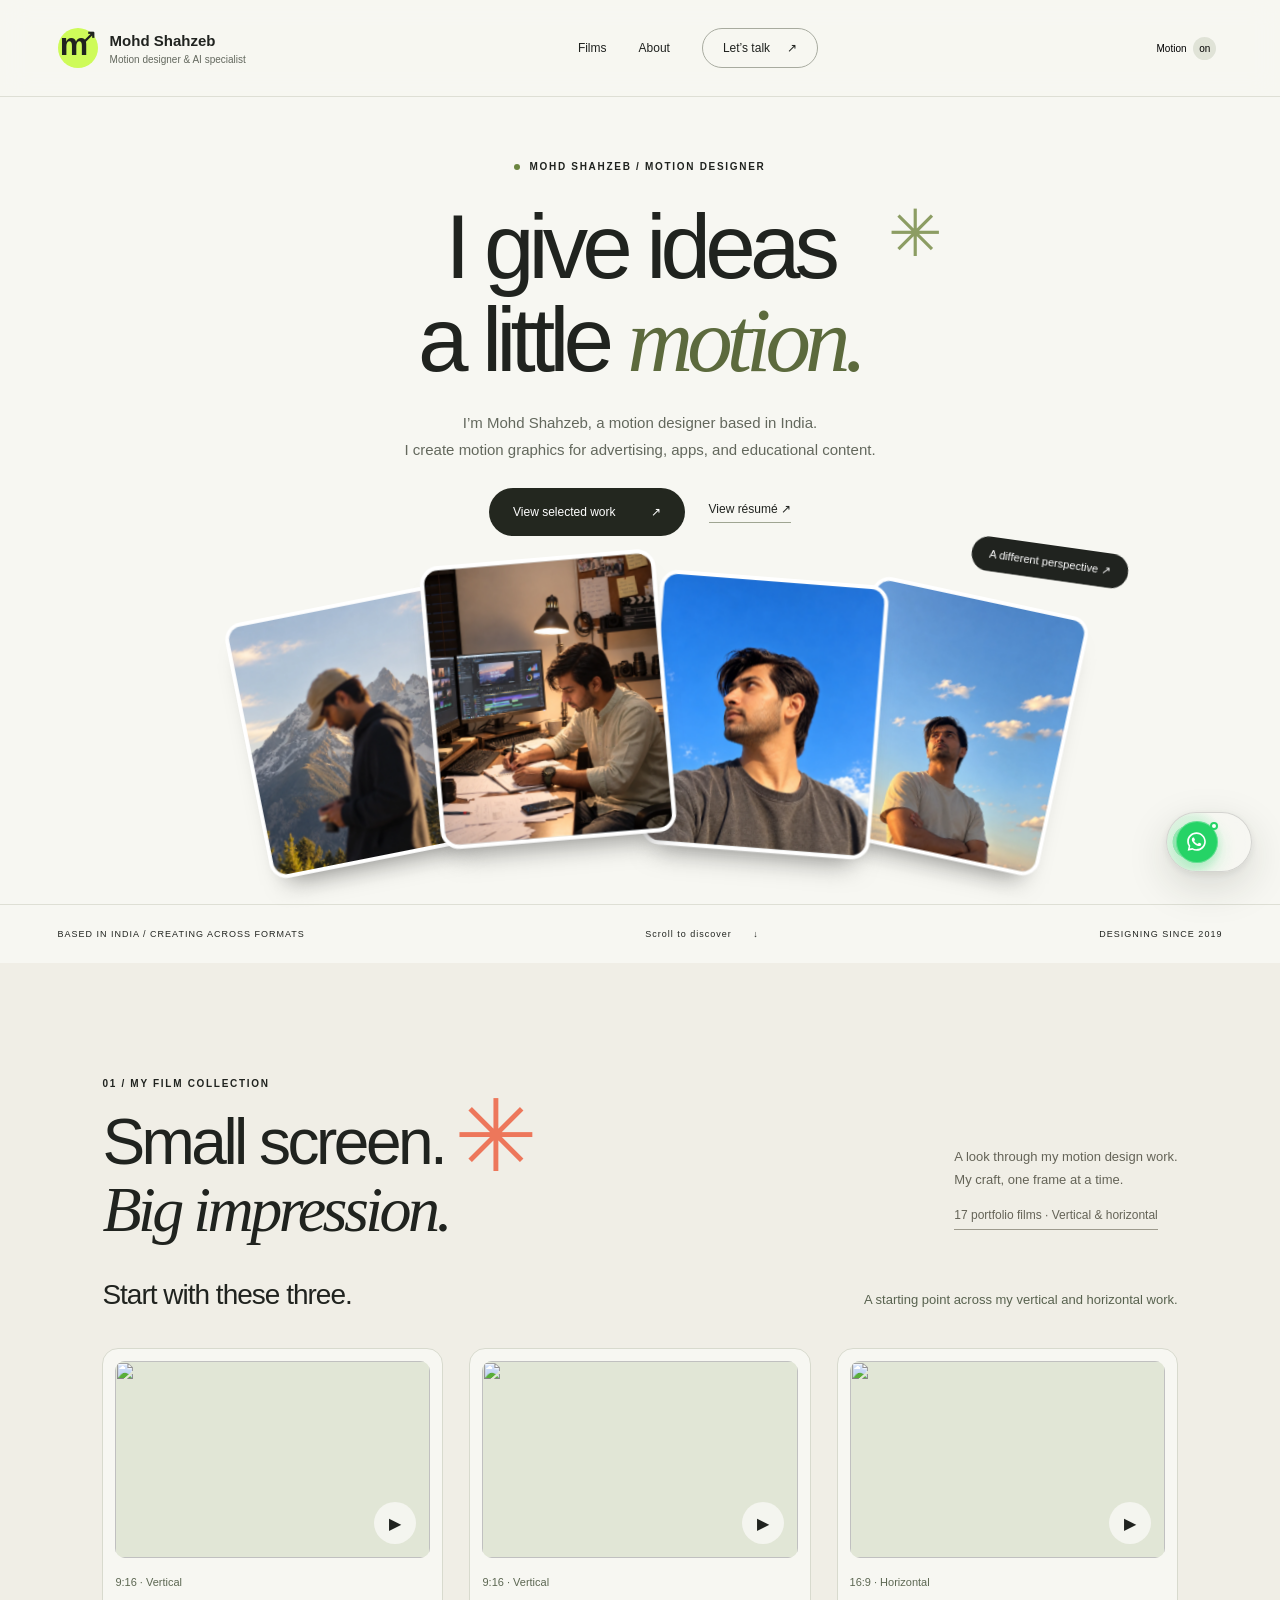
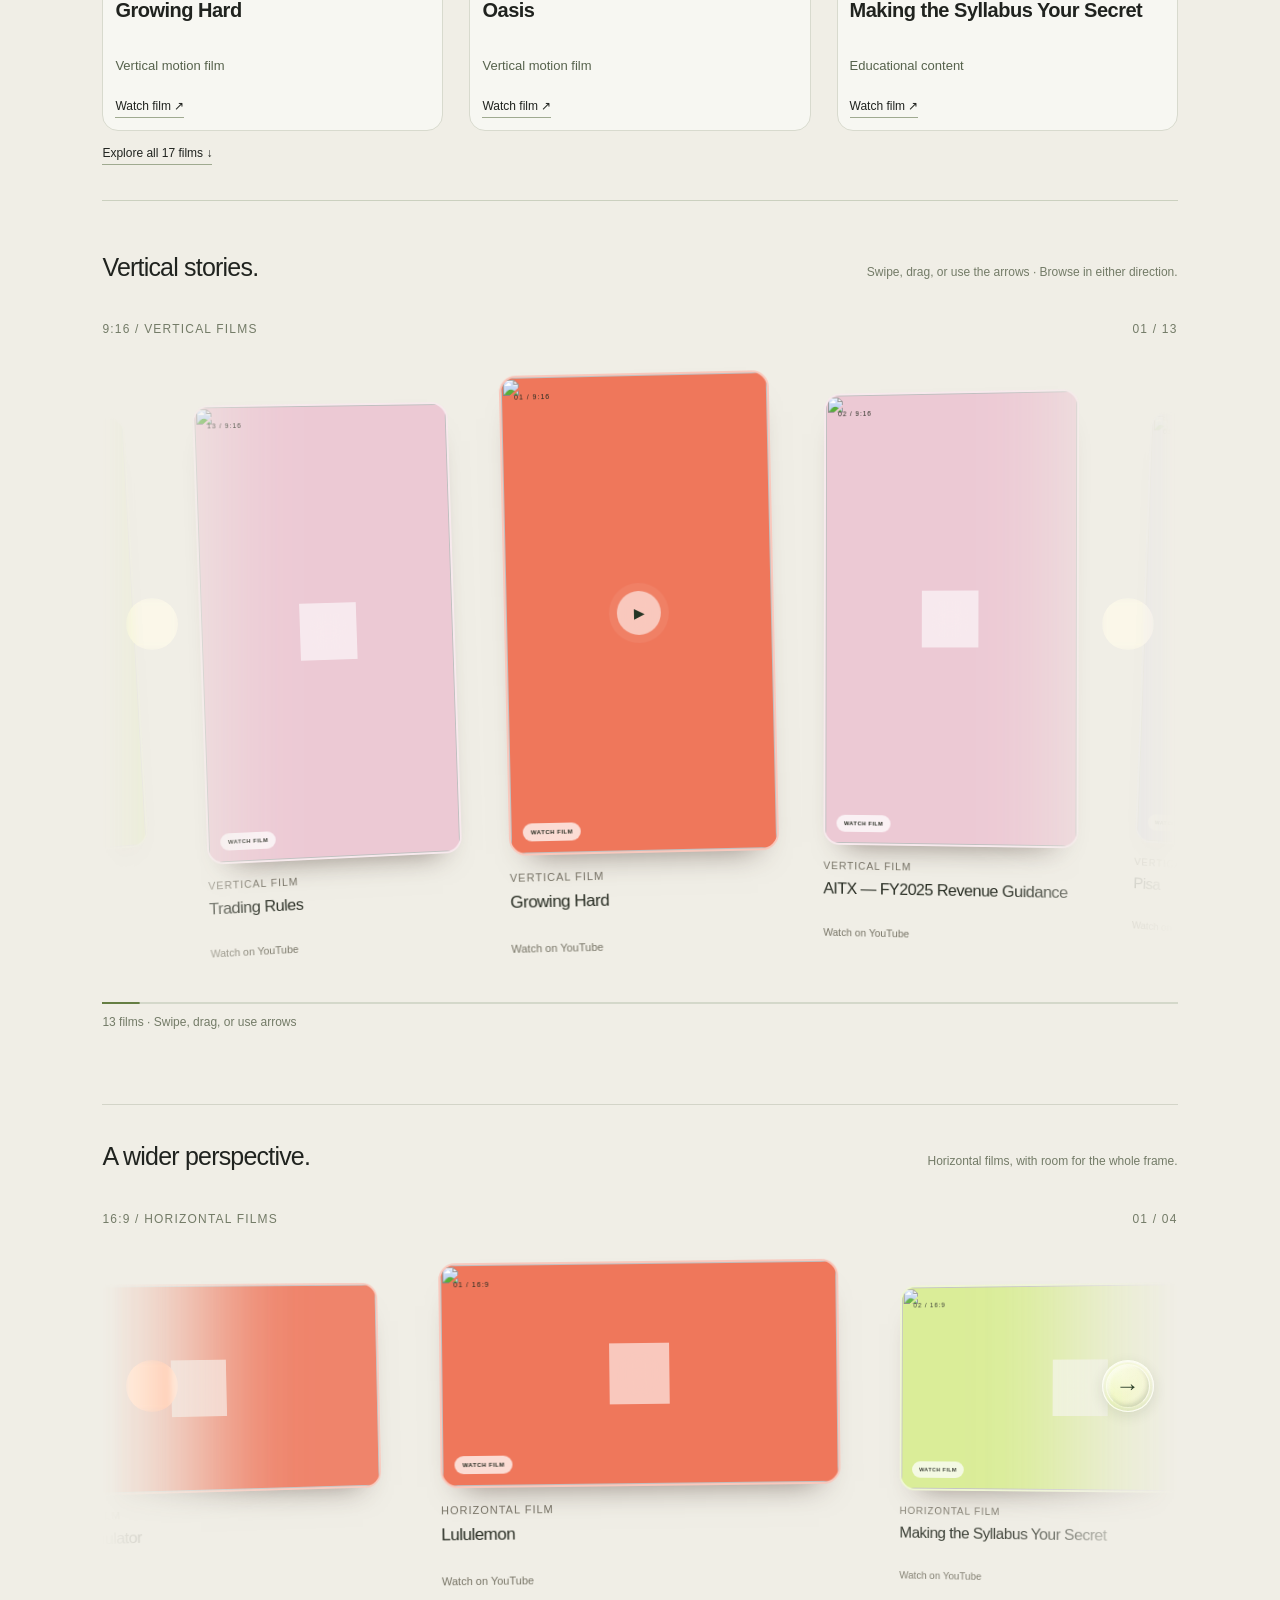
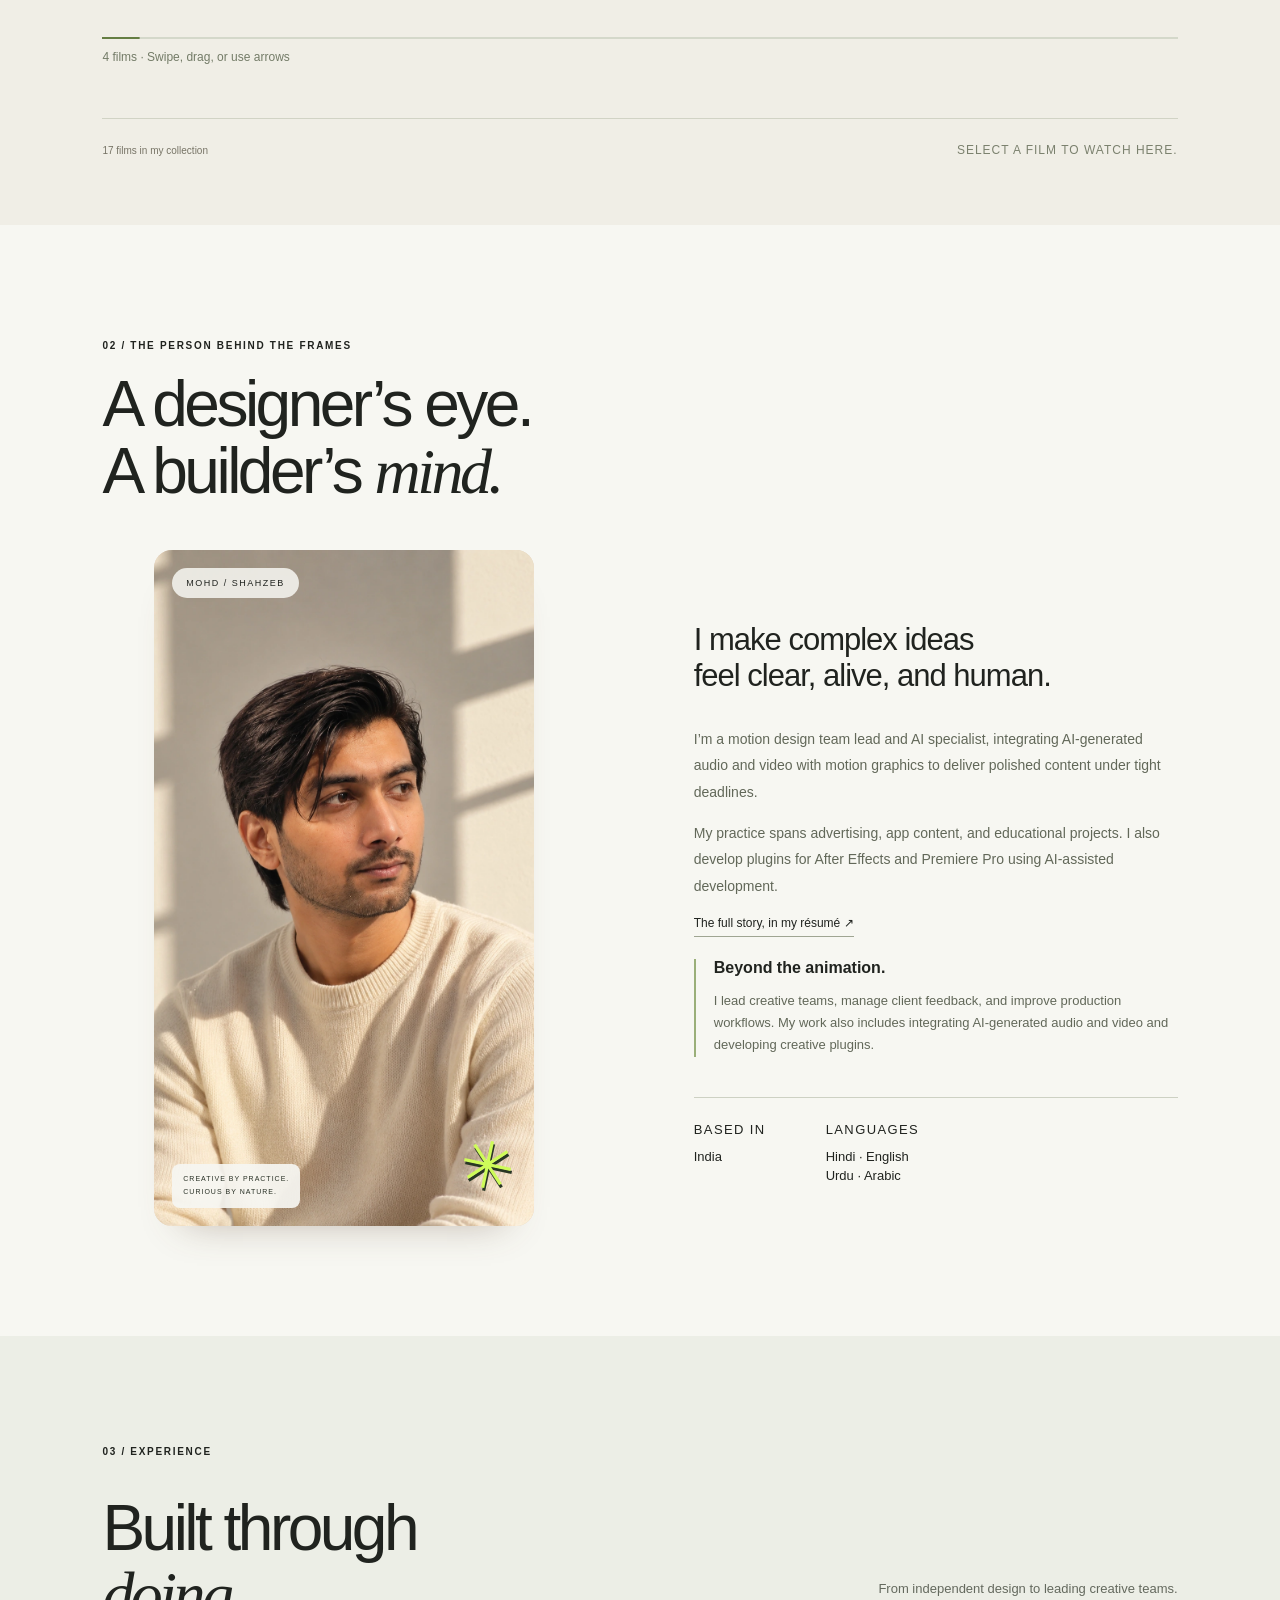
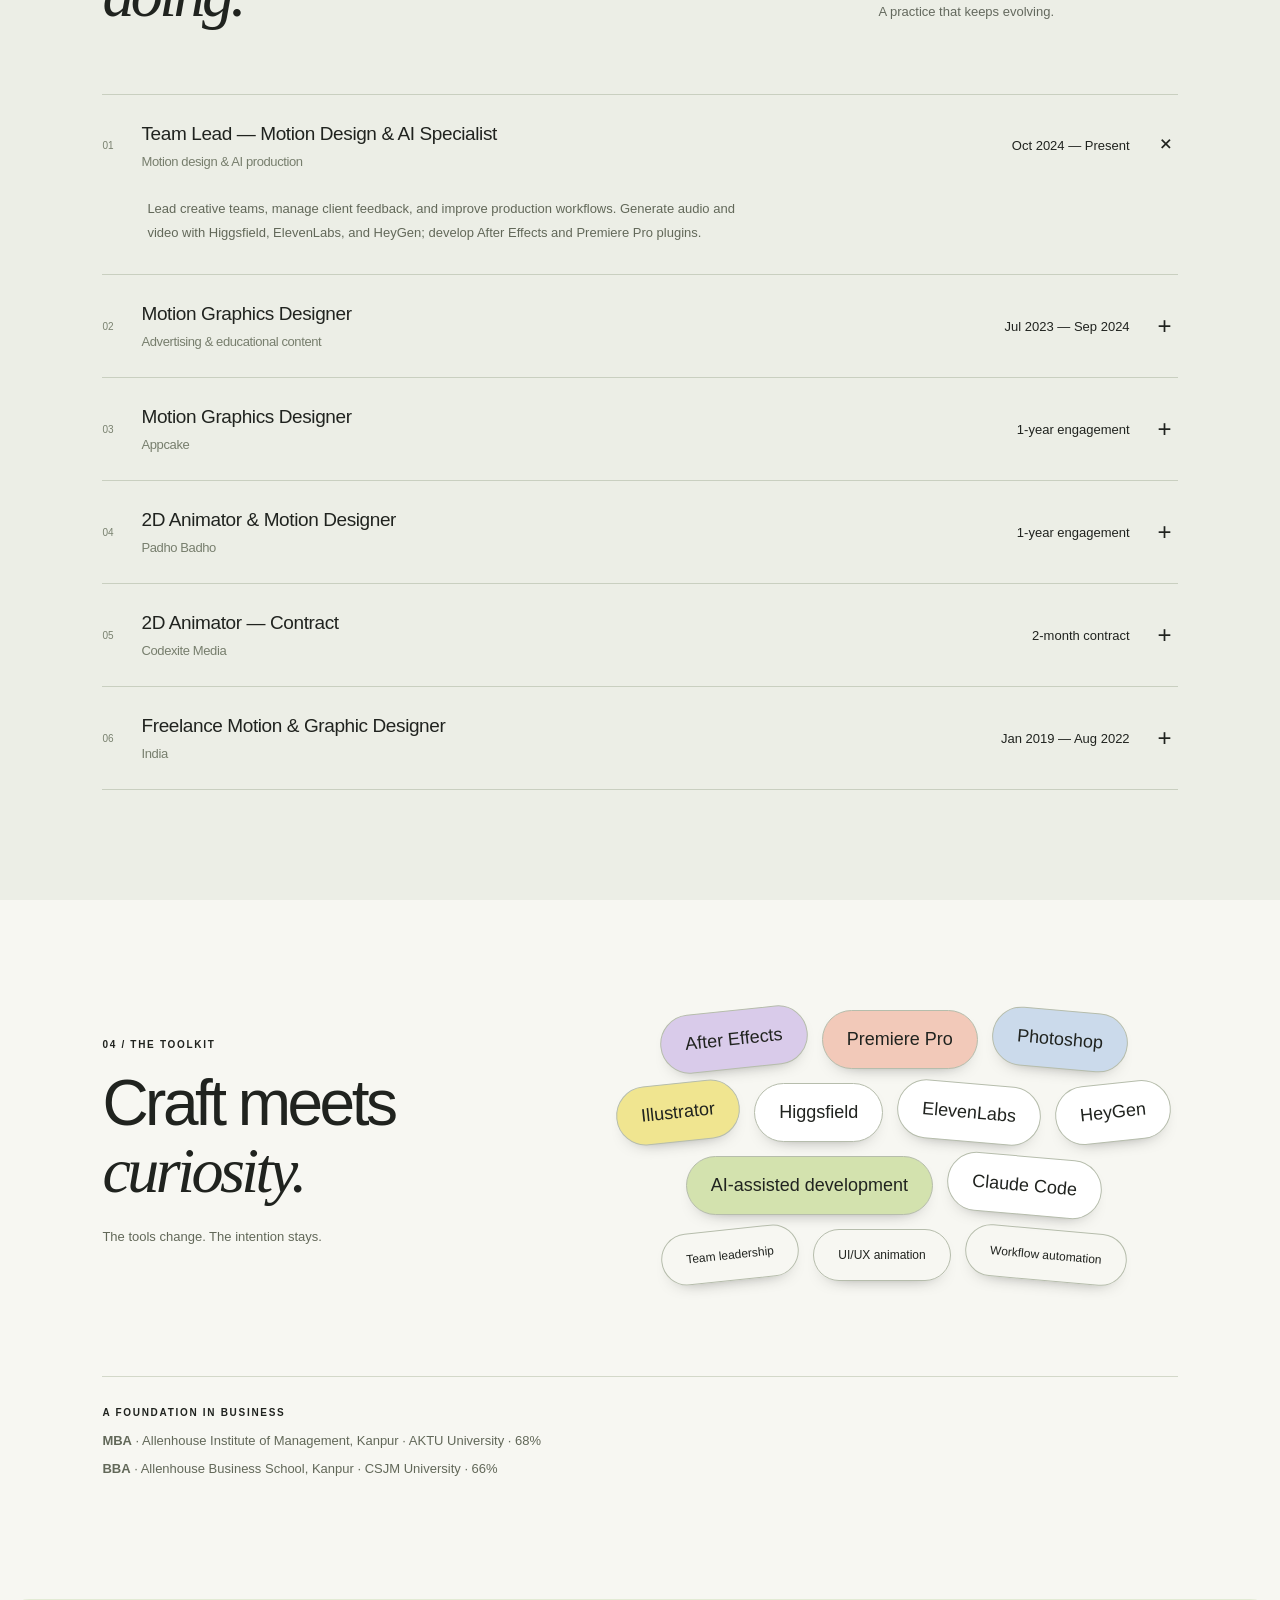
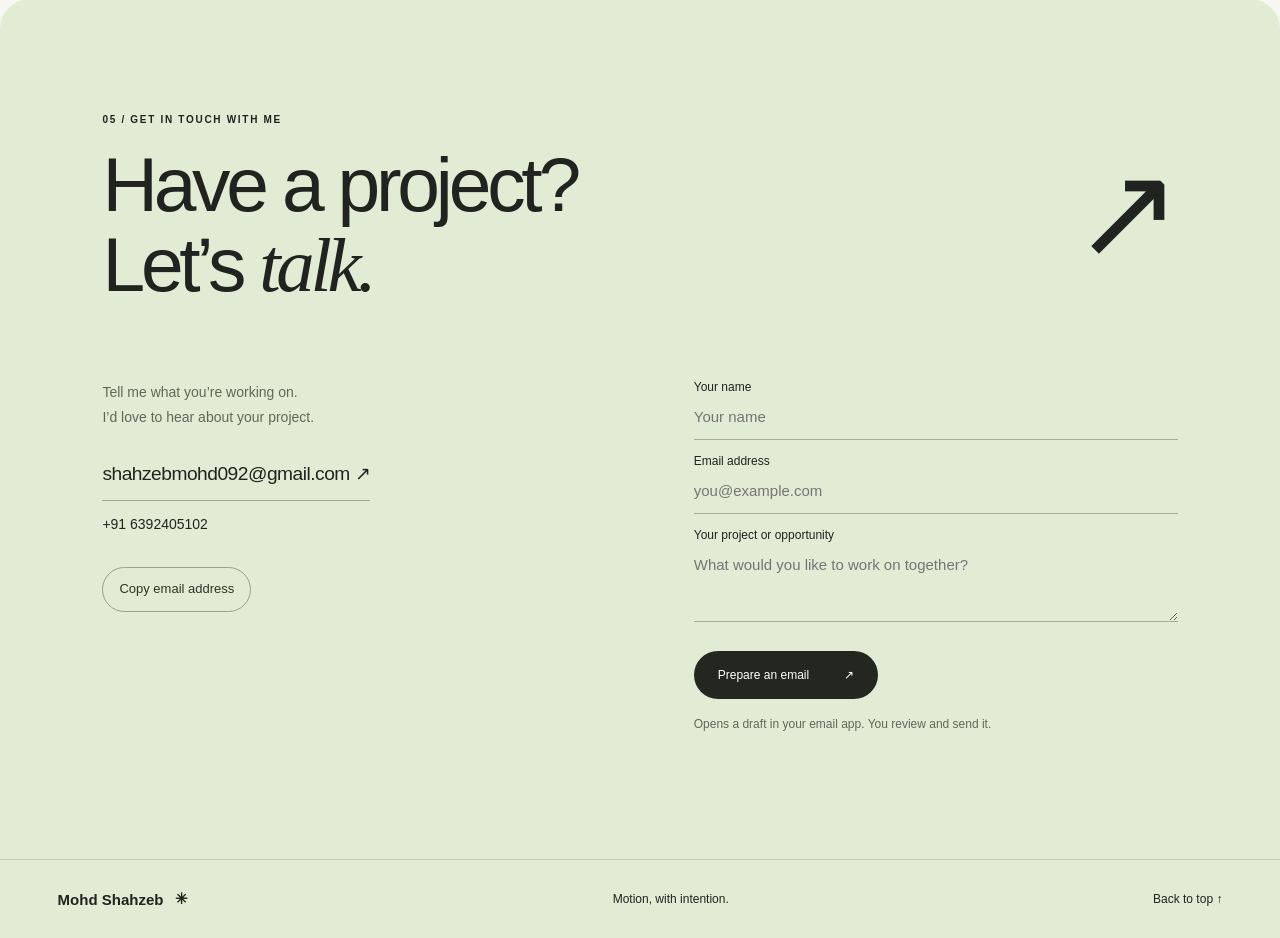
==== commit 10c5c4a3: "Add floating WhatsApp contact CTA" ====
--- a/index.html
+++ b/index.html
@@ -1,5 +1,5 @@
 <!doctype html>
-<html lang="en"><head><meta charset="utf-8"><meta name="viewport" content="width=device-width,initial-scale=1"><meta name="theme-color" content="#f7f7f2"><meta name="description" content="Mohd Shahzeb — Motion Design Team Lead and AI Specialist. Motion graphics, creative technology, and thoughtful production."><title>Mohd Shahzeb — Motion, with intention.</title><link rel="icon" href="assets/mark.svg" type="image/svg+xml"><link rel="stylesheet" href="styles.css"><link rel="stylesheet" href="cinema.css"><link rel="stylesheet" href="portrait.css"><link rel="stylesheet" href="wall.css"><link rel="stylesheet" href="personal.css"><link rel="stylesheet" href="supplied-portraits.css"><link rel="stylesheet" href="professional.css"><script src="videos.js" defer></script><script src="video-utils.js" defer></script><script src="cinema.js" defer></script><script src="app.js" defer></script><script src="site-config.js" defer></script><script src="contact.js" defer></script></head>
+<html lang="en"><head><meta charset="utf-8"><meta name="viewport" content="width=device-width,initial-scale=1"><meta name="theme-color" content="#f7f7f2"><meta name="description" content="Mohd Shahzeb — Motion Design Team Lead and AI Specialist. Motion graphics, creative technology, and thoughtful production."><title>Mohd Shahzeb — Motion, with intention.</title><link rel="icon" href="assets/mark.svg" type="image/svg+xml"><link rel="stylesheet" href="styles.css"><link rel="stylesheet" href="cinema.css"><link rel="stylesheet" href="portrait.css"><link rel="stylesheet" href="wall.css"><link rel="stylesheet" href="personal.css"><link rel="stylesheet" href="supplied-portraits.css"><link rel="stylesheet" href="professional.css"><link rel="stylesheet" href="whatsapp.css"><script src="videos.js" defer></script><script src="video-utils.js" defer></script><script src="cinema.js" defer></script><script src="app.js" defer></script><script src="site-config.js" defer></script><script src="contact.js" defer></script><script src="whatsapp.js" defer></script></head>
 <body><a class="skip" href="#main">Skip to content</a><div class="progress" aria-hidden="true"></div><div class="cursor" aria-hidden="true"><span>Explore</span></div>
 <header><a class="brand" href="#" aria-label="Mohd Shahzeb home"><span class="brand-mark">m<span>↗</span></span><span>Mohd Shahzeb<small>Motion designer & AI specialist</small></span></a><nav aria-label="Main navigation"><a href="#films">Films</a><a href="#about">About</a><a href="#contact" class="nav-contact">Let’s talk <span>↗</span></a></nav><button id="motion" aria-pressed="false" aria-label="Pause animations">Motion <span>on</span></button></header>
 <main id="main"><section class="hero"><div class="eyebrow"><span class="dot"></span> MOHD SHAHZEB / MOTION DESIGNER</div><h1>I give ideas<br>a little <em>motion.</em><span class="asterisk" aria-hidden="true">✳</span></h1><p class="hero-copy">I’m Mohd Shahzeb, a motion designer based in India.<br class="desktop"> I create motion graphics for advertising, apps, and educational content.</p><div class="hero-actions"><a class="pill dark magnetic" href="#films">View selected work <span>↗</span></a><a class="text-link" href="assets/resume.pdf" target="_blank" rel="noopener">View résumé ↗</a></div>
@@ -22,6 +22,13 @@
 <section id="contact" class="contact section"><span class="eyebrow">05 / GET IN TOUCH WITH ME</span><h2>Have a project?<br>Let’s <em>talk.</em><span>↗</span></h2><div class="contact-grid"><div><p>Tell me what you’re working on.<br>I’d love to hear about your project.</p><a class="email" href="mailto:shahzebmohd092@gmail.com">shahzebmohd092@gmail.com ↗</a><a class="phone" href="tel:+916392405102">+91 6392405102</a><small><button id="copy-email" type="button" class="copy-email">Copy email address</button><span id="copy-status" role="status"></span></small></div><form id="contact-form" name="portfolio-enquiry" method="POST" data-netlify="true" netlify-honeypot="website"><input type="hidden" name="form-name" value="portfolio-enquiry"><label for="name">Your name</label><input id="name" name="name" required maxlength="100" autocomplete="name" placeholder="Your name"><label for="email">Email address</label><input id="email" name="email" type="email" required maxlength="254" autocomplete="email" placeholder="you@example.com"><label for="message">Your project or opportunity</label><textarea id="message" name="message" required minlength="10" maxlength="5000" rows="3" placeholder="What would you like to work on together?"></textarea><div class="honeypot" aria-hidden="true"><label>Website<input name="website" tabindex="-1" autocomplete="off"></label></div><button class="pill dark" type="submit">Prepare an email <span>↗</span></button><p id="form-status" role="status">Opens a draft in your email app. You review and send it.</p></form></div></section></main>
 <footer><a class="brand" href="#">Mohd Shahzeb <span>✳</span></a><span>Motion, with intention.</span><a href="#">Back to top ↑</a></footer>
 <dialog id="film-dialog" aria-labelledby="player-title"><button id="close-player" aria-label="Close video player">×</button><div class="portrait-player-layout"><div id="player-mount"></div><div class="player-editorial"><span class="eyebrow">MY FILM COLLECTION</span><h2 id="player-title"></h2><span id="player-format" class="player-format"></span><p id="player-description"></p><dl id="player-context" class="project-context"></dl><a id="project-enquiry" class="text-link" href="#contact">Discuss this project ↗</a><a id="player-external" target="_blank" rel="noopener" hidden>Watch on YouTube ↗</a><p id="player-status" role="status"></p><button id="next-watch">Next film →</button></div></div></dialog>
-</body></html>
+<a class="whatsapp-float" href="https://wa.me/916392405102?text=Hi%20Shahzeb%2C%20I%20came%20across%20your%20portfolio%20and%20would%20like%20to%20discuss%20a%20project%20with%20you." target="_blank" rel="noopener noreferrer" aria-label="Chat with Mohd Shahzeb on WhatsApp" data-cursor="Chat">
+  <span class="whatsapp-icon" aria-hidden="true">
+    <svg viewBox="0 0 32 32" role="img" focusable="false"><path d="M16.04 3C8.86 3 3 8.7 3 15.7c0 2.5.75 4.92 2.16 6.99L3.74 29l6.5-1.38a13.2 13.2 0 0 0 5.8 1.36C23.22 28.98 29 23.3 29 16.3 29 9.3 23.22 3 16.04 3Zm0 23.7c-1.86 0-3.67-.5-5.24-1.45l-.38-.23-3.86.82.83-3.74-.25-.39a10.36 10.36 0 0 1-1.7-5.7c0-5.77 4.78-10.47 10.66-10.47 5.86 0 10.62 4.7 10.62 10.47 0 5.77-4.76 10.47-10.68 10.47Zm5.85-7.86c-.32-.16-1.9-.92-2.2-1.03-.3-.1-.51-.16-.73.16-.21.31-.83 1.03-1.02 1.24-.19.21-.38.24-.7.08-.32-.16-1.35-.49-2.57-1.56-.95-.82-1.59-1.84-1.78-2.15-.19-.31-.02-.48.14-.63.15-.14.32-.37.49-.55.16-.18.21-.31.32-.52.11-.21.05-.39-.03-.55-.08-.16-.73-1.72-1-2.36-.26-.63-.53-.55-.73-.56h-.62c-.21 0-.56.08-.86.39-.29.31-1.12 1.08-1.12 2.63 0 1.55 1.15 3.05 1.31 3.26.16.21 2.27 3.41 5.5 4.78.77.33 1.37.52 1.84.67.77.24 1.47.21 2.02.13.62-.09 1.9-.76 2.17-1.49.27-.73.27-1.36.19-1.49-.08-.13-.29-.21-.61-.37Z"/></svg>
+    <span class="whatsapp-status"></span>
+  </span>
+  <span class="whatsapp-copy"><small>AVAILABLE ON WHATSAPP</small><strong>Have a project? Let’s chat.</strong></span>
+  <span class="whatsapp-arrow" aria-hidden="true">↗</span>
+</a></body></html>
 
 
--- a/whatsapp.css
+++ b/whatsapp.css
@@ -0,0 +1,129 @@
+/* Floating WhatsApp contact — integrated with the portfolio motion system */
+.whatsapp-float{
+  --wa:#25d366;
+  position:fixed;
+  right:clamp(16px,2.2vw,32px);
+  bottom:clamp(16px,2.2vw,30px);
+  z-index:88;
+  display:flex;
+  align-items:center;
+  gap:11px;
+  min-height:58px;
+  padding:8px 11px 8px 9px;
+  border:1px solid rgba(32,35,31,.16);
+  border-radius:999px;
+  background:rgba(247,247,242,.9);
+  color:#20231f;
+  box-shadow:0 14px 42px rgba(31,37,28,.15),0 2px 8px rgba(31,37,28,.08);
+  backdrop-filter:blur(16px);
+  -webkit-backdrop-filter:blur(16px);
+  overflow:hidden;
+  isolation:isolate;
+  transform:translateY(14px) scale(.96);
+  opacity:0;
+  transition:opacity .55s ease,transform .55s cubic-bezier(.2,.8,.2,1),box-shadow .3s ease,border-color .3s ease;
+}
+.whatsapp-float.is-ready{opacity:1;transform:none}
+.whatsapp-float:before{
+  content:"";
+  position:absolute;
+  width:92px;height:92px;
+  left:-24px;top:50%;
+  border-radius:50%;
+  background:radial-gradient(circle,var(--wa) 0 32%,rgba(37,211,102,.28) 33% 49%,rgba(37,211,102,0) 70%);
+  transform:translateY(-50%) scale(.78);
+  opacity:.42;
+  z-index:-1;
+  transition:transform .45s cubic-bezier(.2,.8,.2,1),opacity .3s ease;
+}
+.whatsapp-float:hover,
+.whatsapp-float:focus-visible{
+  border-color:rgba(37,211,102,.58);
+  box-shadow:0 20px 54px rgba(37,211,102,.2),0 7px 18px rgba(31,37,28,.1);
+}
+.whatsapp-float:hover:before,
+.whatsapp-float:focus-visible:before{transform:translateY(-50%) scale(1.05);opacity:.72}
+.whatsapp-icon{
+  position:relative;
+  flex:0 0 42px;
+  width:42px;height:42px;
+  display:grid;place-items:center;
+  border-radius:50%;
+  background:var(--wa);
+  color:#fff;
+  box-shadow:inset 0 0 0 1px rgba(255,255,255,.28),0 7px 18px rgba(37,211,102,.3);
+}
+.whatsapp-icon svg{width:23px;height:23px;display:block;fill:currentColor}
+.whatsapp-status{
+  position:absolute;
+  width:8px;height:8px;
+  right:0;top:1px;
+  background:#fff;
+  border:2px solid var(--wa);
+  border-radius:50%;
+}
+.whatsapp-copy{
+  display:grid;
+  gap:1px;
+  max-width:0;
+  opacity:0;
+  transform:translateX(-9px);
+  overflow:hidden;
+  white-space:nowrap;
+  transition:max-width .45s cubic-bezier(.2,.8,.2,1),opacity .25s ease,transform .45s cubic-bezier(.2,.8,.2,1);
+}
+.whatsapp-copy small{
+  font-size:7px;
+  line-height:1;
+  letter-spacing:1.35px;
+  font-weight:700;
+  color:#71766c;
+}
+.whatsapp-copy strong{
+  font-size:11px;
+  line-height:1.2;
+  font-weight:700;
+}
+.whatsapp-arrow{
+  display:grid;place-items:center;
+  width:0;
+  opacity:0;
+  transform:translateX(-7px) rotate(-10deg);
+  font-size:13px;
+  transition:width .35s ease,opacity .25s ease,transform .4s cubic-bezier(.2,.8,.2,1);
+}
+.whatsapp-float:hover .whatsapp-copy,
+.whatsapp-float:focus-visible .whatsapp-copy{max-width:150px;opacity:1;transform:none}
+.whatsapp-float:hover .whatsapp-arrow,
+.whatsapp-float:focus-visible .whatsapp-arrow{width:18px;opacity:1;transform:none}
+.whatsapp-float:focus-visible{outline:3px solid #5465ff;outline-offset:6px}
+
+body.js-motion:not(.motion-paused) .whatsapp-icon{animation:wa-breathe 3.2s ease-in-out infinite}
+body.js-motion:not(.motion-paused) .whatsapp-status{animation:wa-status 2.4s ease-in-out infinite}
+@keyframes wa-breathe{0%,100%{transform:scale(1)}50%{transform:scale(1.045)}}
+@keyframes wa-status{0%,100%{box-shadow:0 0 0 0 rgba(255,255,255,.55)}50%{box-shadow:0 0 0 5px rgba(255,255,255,0)}}
+
+@media(max-width:640px){
+  .whatsapp-float{
+    min-height:54px;
+    padding:6px;
+    background:rgba(247,247,242,.94);
+  }
+  .whatsapp-icon{width:42px;height:42px;flex-basis:42px}
+  .whatsapp-copy,.whatsapp-arrow{display:none}
+}
+@media(prefers-reduced-motion:reduce){
+  .whatsapp-float,.whatsapp-float:before,.whatsapp-copy,.whatsapp-arrow,.whatsapp-icon,.whatsapp-status{
+    animation:none!important;
+    transition:none!important;
+  }
+}
+html.motion-paused .whatsapp-float,
+html.motion-paused .whatsapp-float:before,
+html.motion-paused .whatsapp-copy,
+html.motion-paused .whatsapp-arrow,
+html.motion-paused .whatsapp-icon,
+html.motion-paused .whatsapp-status{
+  animation:none!important;
+  transition:none!important;
+}
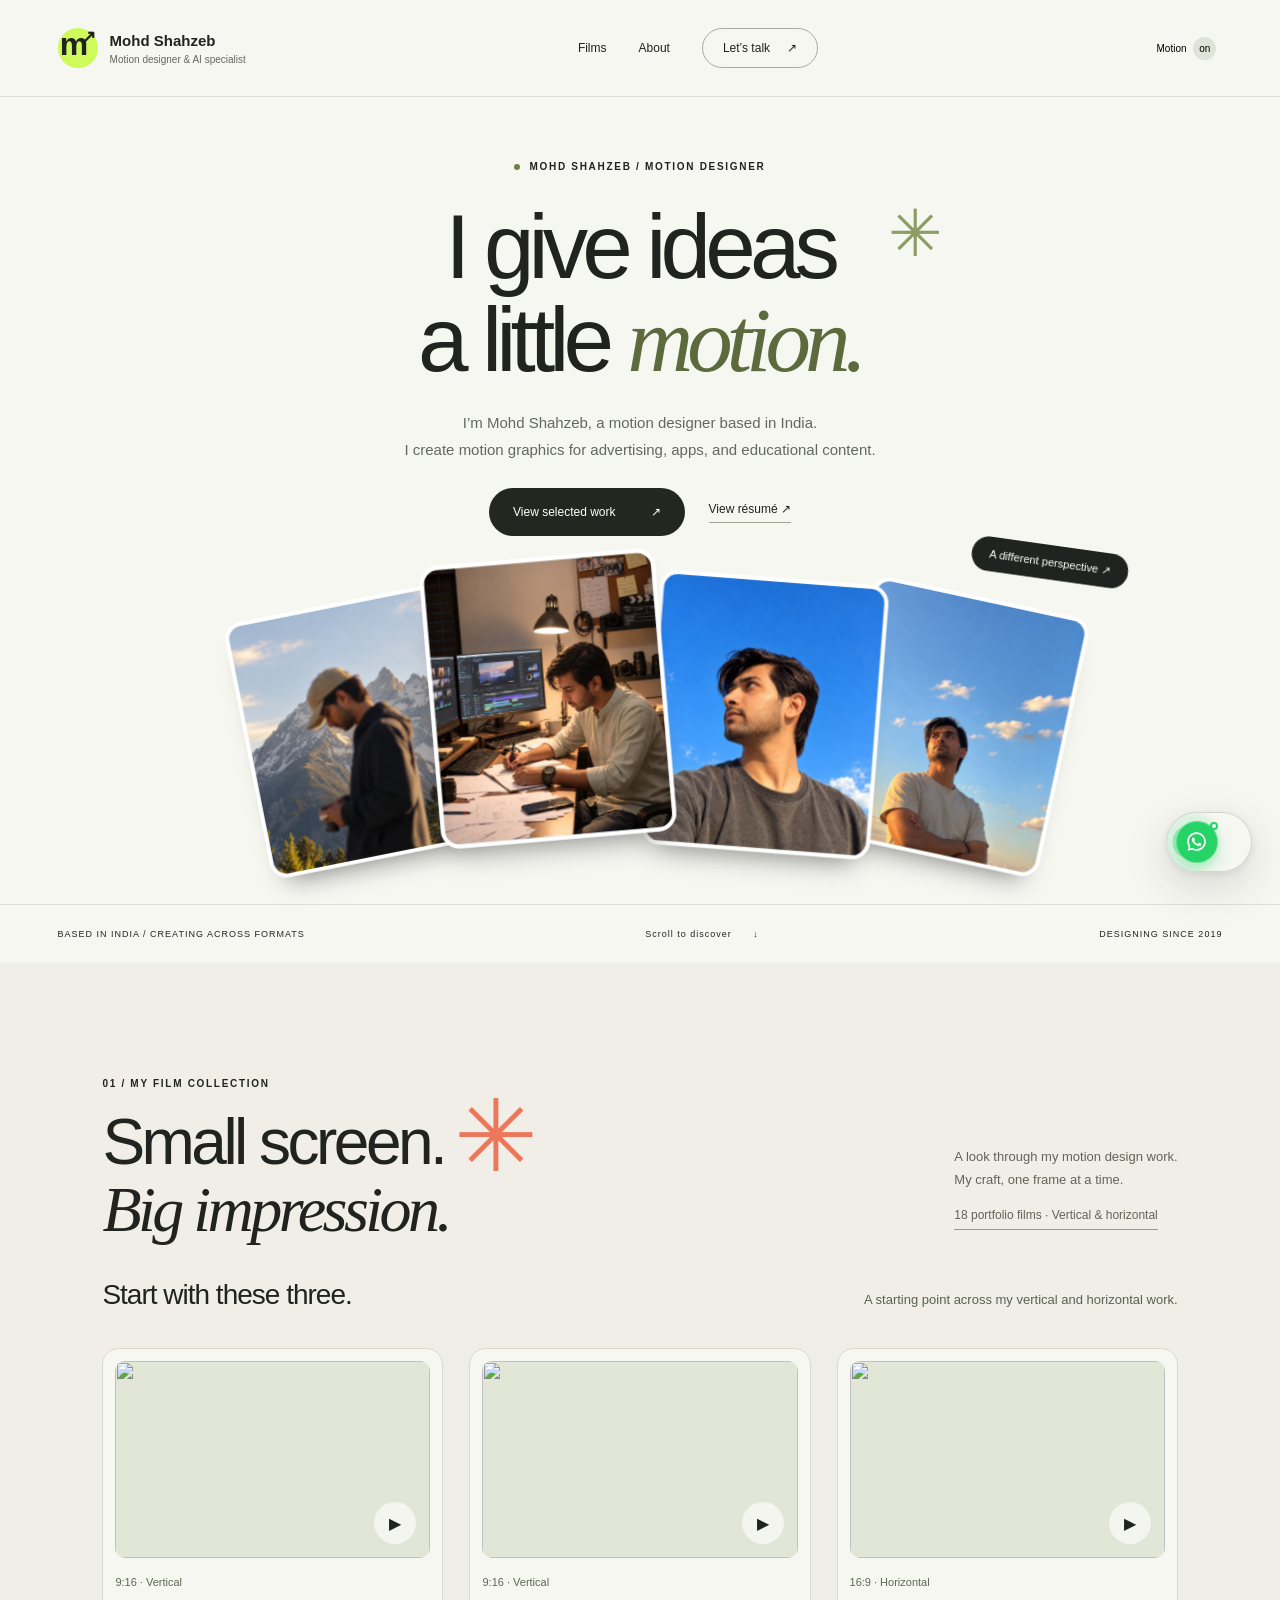
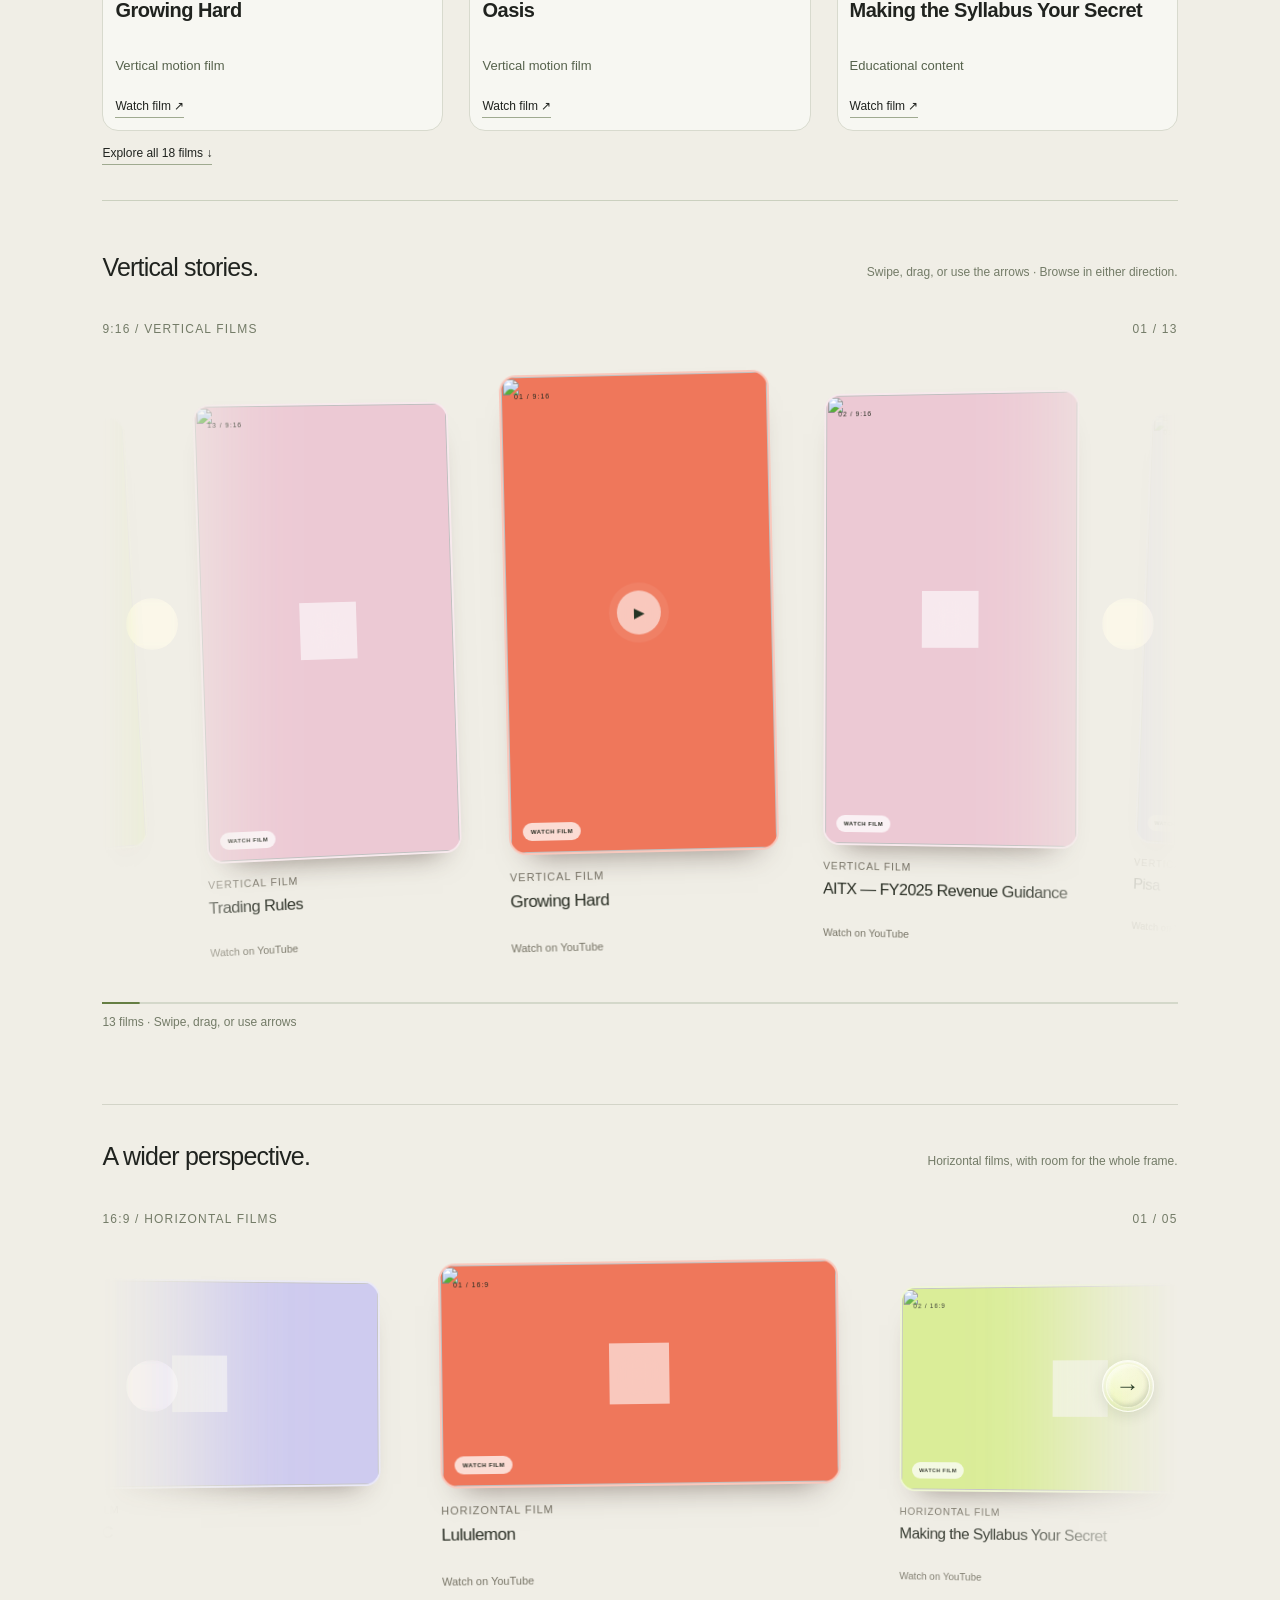
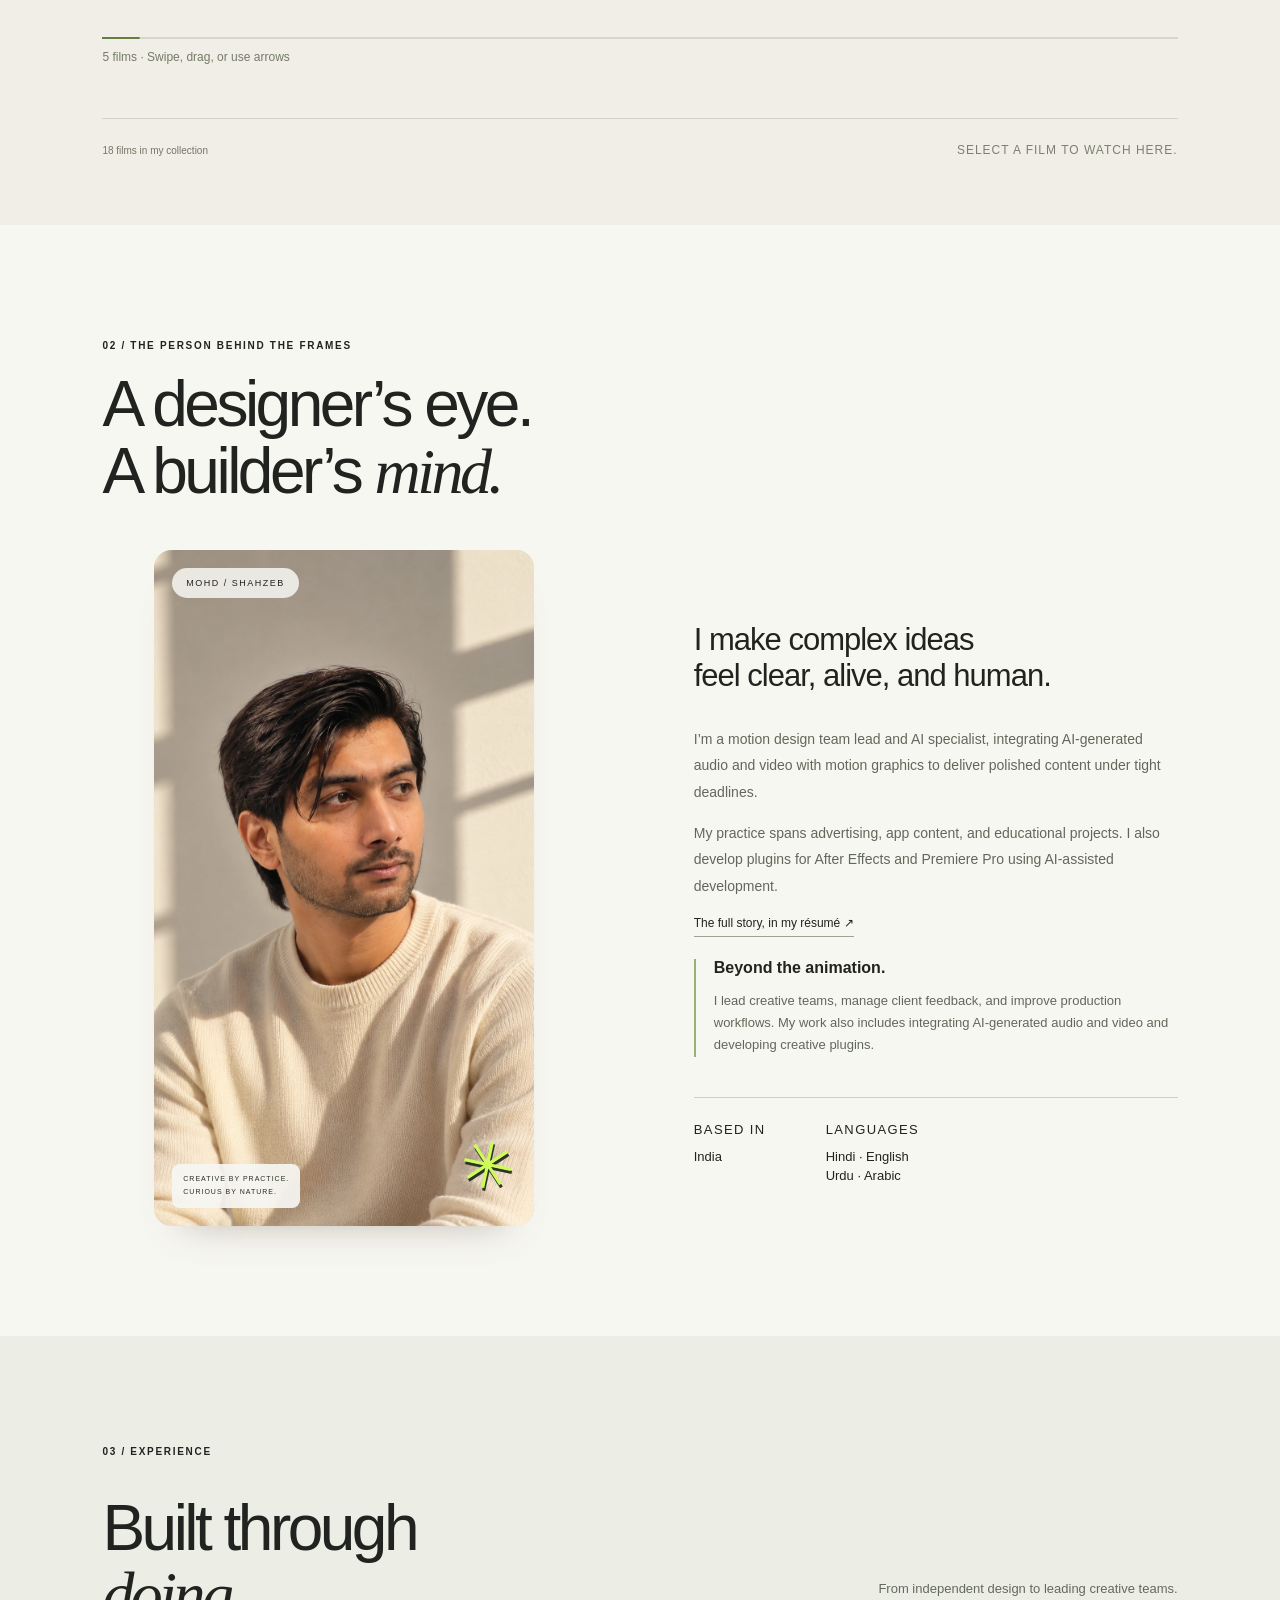
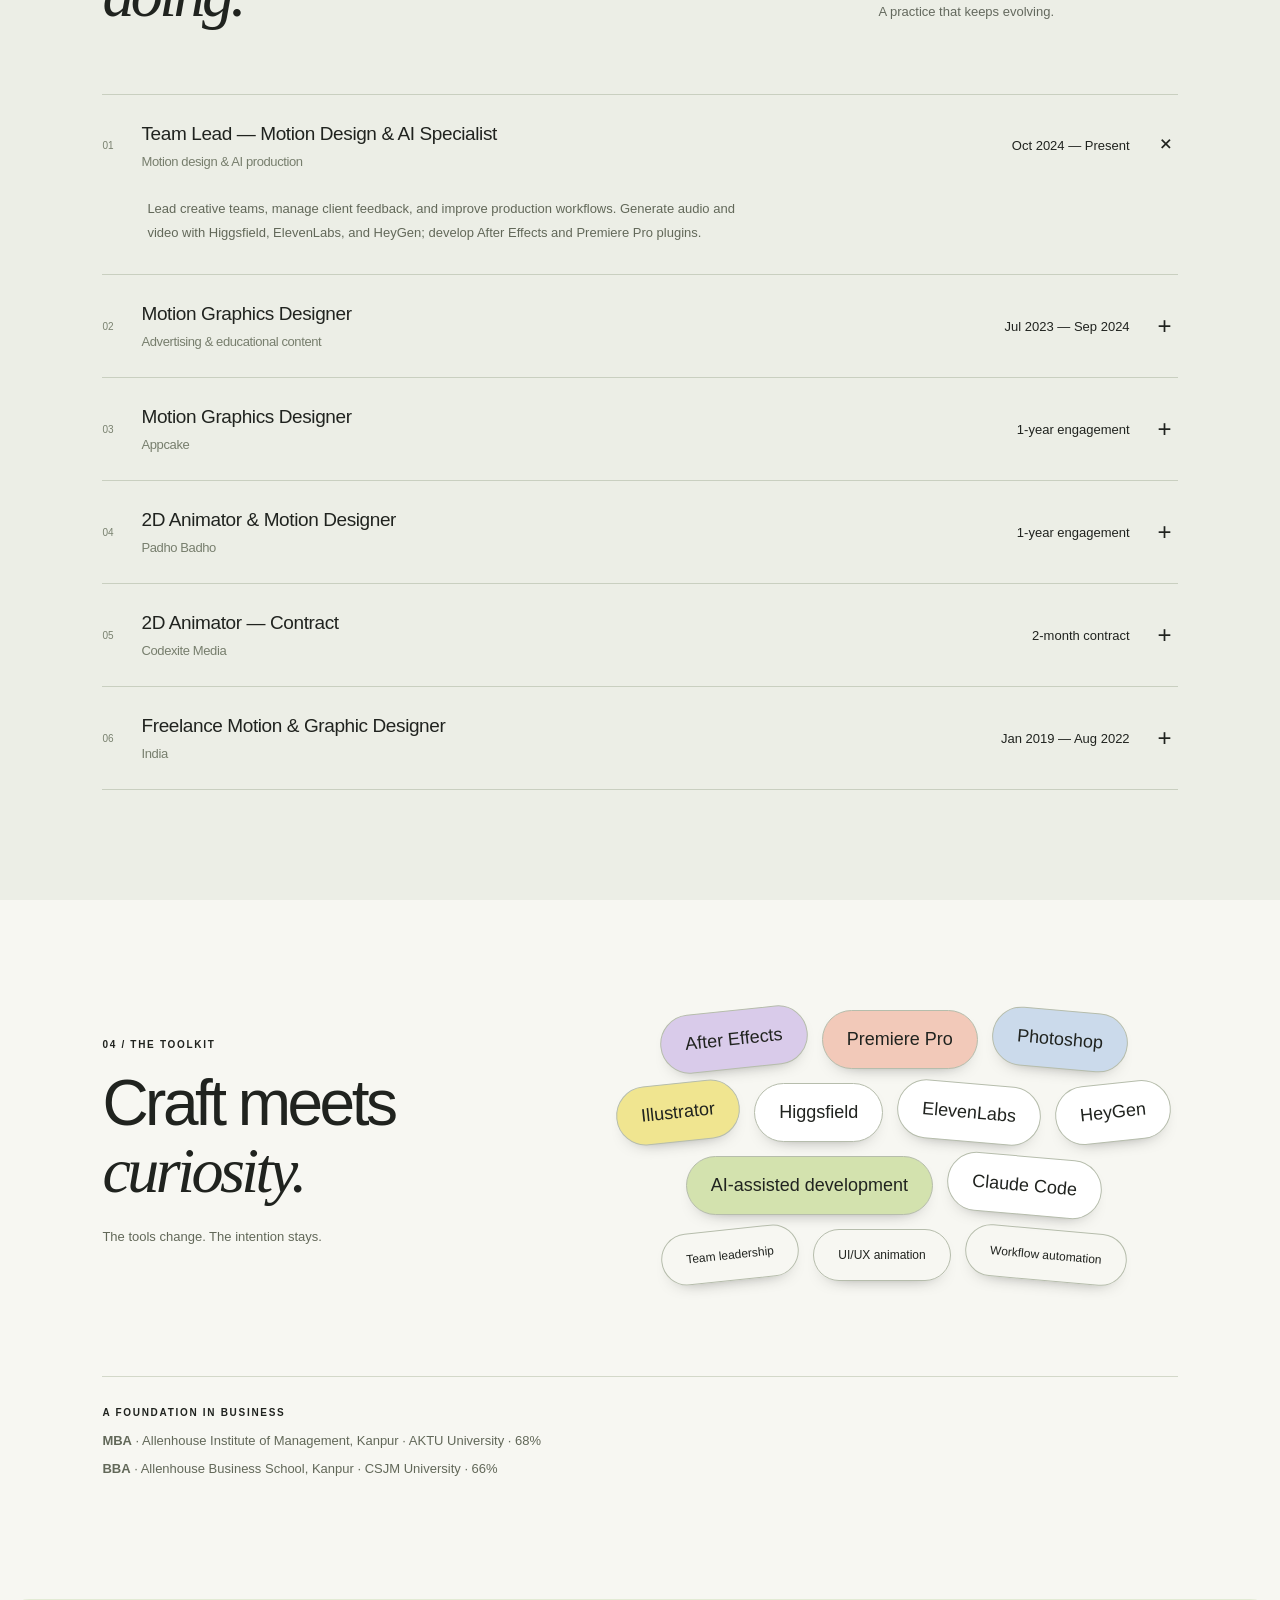
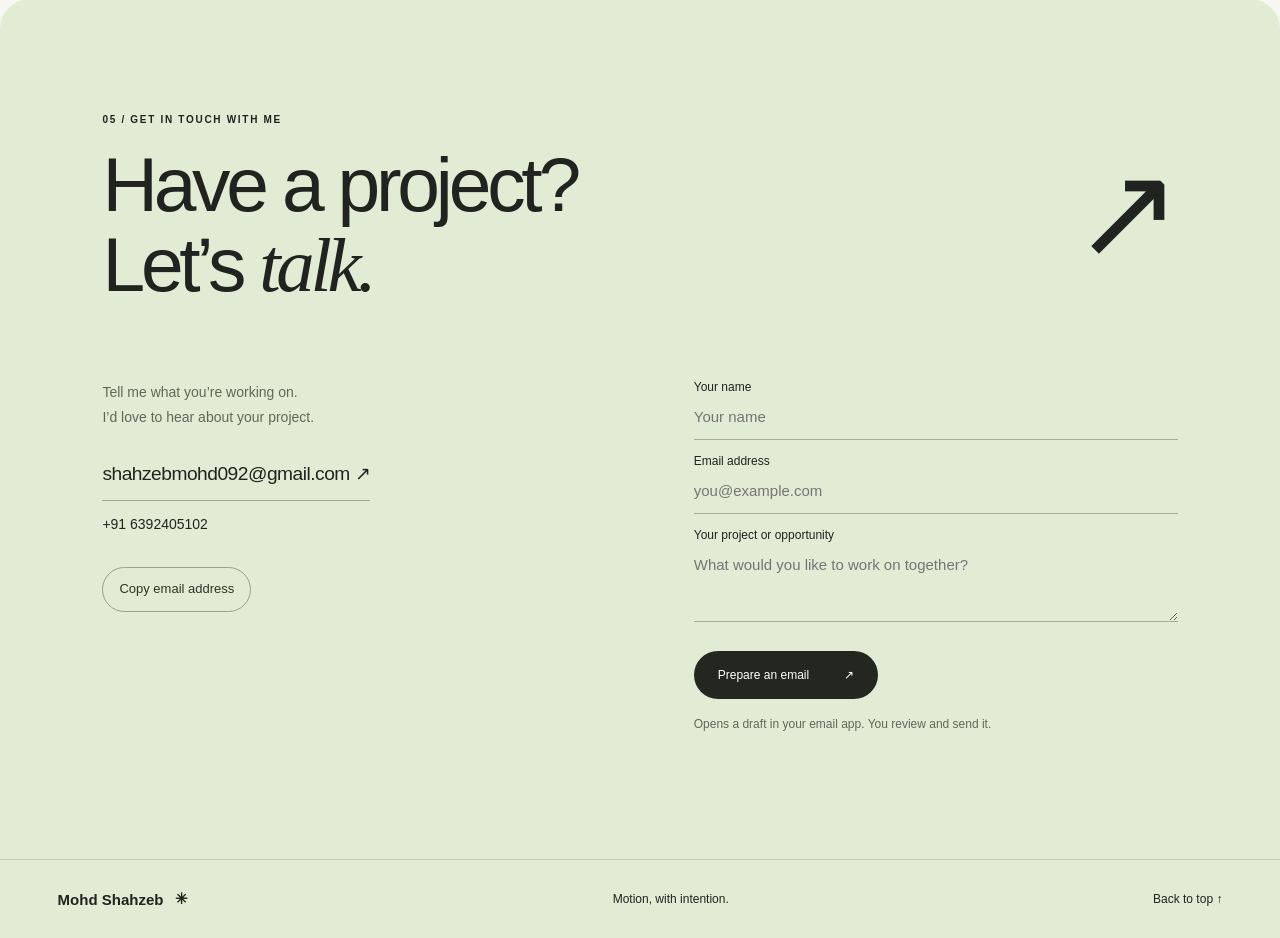
==== commit 97ec43b7: "Update portfolio collection total to 18 films" ====
--- a/index.html
+++ b/index.html
@@ -5,8 +5,8 @@
 <main id="main"><section class="hero"><div class="eyebrow"><span class="dot"></span> MOHD SHAHZEB / MOTION DESIGNER</div><h1>I give ideas<br>a little <em>motion.</em><span class="asterisk" aria-hidden="true">✳</span></h1><p class="hero-copy">I’m Mohd Shahzeb, a motion designer based in India.<br class="desktop"> I create motion graphics for advertising, apps, and educational content.</p><div class="hero-actions"><a class="pill dark magnetic" href="#films">View selected work <span>↗</span></a><a class="text-link" href="assets/resume.pdf" target="_blank" rel="noopener">View résumé ↗</a></div>
 <div class="collage" aria-label="Interactive collage of four photographs of Mohd Shahzeb"><div class="collage-space"><div class="art-card art-one photo-card" data-depth="-1"><img class="header-photo" src="assets/header-mountains.webp" alt="Mohd Shahzeb outdoors with mountains behind him" width="1000" height="1333" decoding="async"></div><div class="art-card art-two photo-card" data-depth="1"><img class="header-photo" src="assets/header-studio.webp" alt="Mohd Shahzeb sketching at his editing desk" width="1000" height="1250" decoding="async" fetchpriority="high"></div><div class="art-card art-three photo-card" data-depth="2"><img class="header-photo" src="assets/header-blue-sky.webp" alt="Mohd Shahzeb looking up beneath a blue sky" width="1000" height="1250" decoding="async"></div><div class="art-card art-four photo-card" data-depth="-2"><img class="header-photo" src="assets/header-golden-sky.webp" alt="Mohd Shahzeb standing with folded arms beneath a golden sky" width="1000" height="1333" decoding="async"></div><div class="floating-label">A different perspective ↗</div></div></div><div class="hero-bottom"><span>BASED IN INDIA / CREATING ACROSS FORMATS</span><a href="#films">Scroll to discover <span>↓</span></a><span>DESIGNING SINCE 2019</span></div></section>
 <section id="films" class="cinema section portrait-cinema portfolio-wall" aria-labelledby="films-title">
-<div class="cinema-intro"><div><span class="eyebrow">01 / MY FILM COLLECTION</span><h2 id="films-title">Small screen.<br><em>Big impression.</em><span class="cinema-star" aria-hidden="true">✳</span></h2></div><p>A look through my motion design work.<br>My craft, one frame at a time.<br><span class="collection-note">17 portfolio films · Vertical & horizontal</span></p></div>
-<div class="selected-work" aria-labelledby="selected-title"><div class="selected-heading"><h3 id="selected-title">Start with these three.</h3><p>A starting point across my vertical and horizontal work.</p></div><div class="selected-grid"><a class="selected-film" href="https://www.youtube.com/shorts/Y_ZDzojxRy0" target="_blank" rel="noopener" data-film="0" aria-label="Watch selected film: Growing Hard"><div class="selected-thumb"><img src="https://i.ytimg.com/vi/Y_ZDzojxRy0/hqdefault.jpg" alt="" loading="lazy"><span aria-hidden="true">▶</span></div><small>9:16 · Vertical</small><h4>Growing Hard</h4><p>Vertical motion film</p><span class="selected-action">Watch film ↗</span></a><a class="selected-film" href="https://www.youtube.com/shorts/64us5gkKFe4" target="_blank" rel="noopener" data-film="3" aria-label="Watch selected film: Oasis"><div class="selected-thumb"><img src="https://i.ytimg.com/vi/64us5gkKFe4/hqdefault.jpg" alt="" loading="lazy"><span aria-hidden="true">▶</span></div><small>9:16 · Vertical</small><h4>Oasis</h4><p>Vertical motion film</p><span class="selected-action">Watch film ↗</span></a><a class="selected-film" href="https://youtu.be/iqLiJ2e4qCc" target="_blank" rel="noopener" data-film="7" aria-label="Watch selected film: Making the Syllabus Your Secret"><div class="selected-thumb"><img src="https://i.ytimg.com/vi/iqLiJ2e4qCc/hqdefault.jpg" alt="" loading="lazy"><span aria-hidden="true">▶</span></div><small>16:9 · Horizontal</small><h4>Making the Syllabus Your Secret</h4><p>Educational content</p><span class="selected-action">Watch film ↗</span></a></div><a class="browse-collection" href="#all-films">Explore all 17 films ↓</a></div><div id="all-films" class="film-row" data-format="portrait">
+<div class="cinema-intro"><div><span class="eyebrow">01 / MY FILM COLLECTION</span><h2 id="films-title">Small screen.<br><em>Big impression.</em><span class="cinema-star" aria-hidden="true">✳</span></h2></div><p>A look through my motion design work.<br>My craft, one frame at a time.<br><span class="collection-note">18 portfolio films · Vertical & horizontal</span></p></div>
+<div class="selected-work" aria-labelledby="selected-title"><div class="selected-heading"><h3 id="selected-title">Start with these three.</h3><p>A starting point across my vertical and horizontal work.</p></div><div class="selected-grid"><a class="selected-film" href="https://www.youtube.com/shorts/Y_ZDzojxRy0" target="_blank" rel="noopener" data-film="0" aria-label="Watch selected film: Growing Hard"><div class="selected-thumb"><img src="https://i.ytimg.com/vi/Y_ZDzojxRy0/hqdefault.jpg" alt="" loading="lazy"><span aria-hidden="true">▶</span></div><small>9:16 · Vertical</small><h4>Growing Hard</h4><p>Vertical motion film</p><span class="selected-action">Watch film ↗</span></a><a class="selected-film" href="https://www.youtube.com/shorts/64us5gkKFe4" target="_blank" rel="noopener" data-film="3" aria-label="Watch selected film: Oasis"><div class="selected-thumb"><img src="https://i.ytimg.com/vi/64us5gkKFe4/hqdefault.jpg" alt="" loading="lazy"><span aria-hidden="true">▶</span></div><small>9:16 · Vertical</small><h4>Oasis</h4><p>Vertical motion film</p><span class="selected-action">Watch film ↗</span></a><a class="selected-film" href="https://youtu.be/iqLiJ2e4qCc" target="_blank" rel="noopener" data-film="7" aria-label="Watch selected film: Making the Syllabus Your Secret"><div class="selected-thumb"><img src="https://i.ytimg.com/vi/iqLiJ2e4qCc/hqdefault.jpg" alt="" loading="lazy"><span aria-hidden="true">▶</span></div><small>16:9 · Horizontal</small><h4>Making the Syllabus Your Secret</h4><p>Educational content</p><span class="selected-action">Watch film ↗</span></a></div><a class="browse-collection" href="#all-films">Explore all 18 films ↓</a></div><div id="all-films" class="film-row" data-format="portrait">
 <div class="row-intro"><h3>Vertical stories.</h3><p>Swipe, drag, or use the arrows · Browse in either direction.</p></div>
 <div class="film-runway"><div class="film-pin"><div class="rail-heading"><span>9:16 / VERTICAL FILMS</span><span id="rail-position" role="status"></span></div>
 <div class="film-shelf"><div id="film-grid" class="film-grid" role="region" aria-label="Vertical portfolio videos" tabindex="0"></div><div class="rail-arrows"><button id="film-prev" aria-label="Previous vertical films">←</button><button id="film-next" aria-label="Next vertical films">→</button></div></div>
--- a/whatsapp.css
+++ b/whatsapp.css
@@ -19,11 +19,10 @@
   -webkit-backdrop-filter:blur(16px);
   overflow:hidden;
   isolation:isolate;
-  transform:translateY(14px) scale(.96);
-  opacity:0;
+  transform:none;
+  opacity:1;
   transition:opacity .55s ease,transform .55s cubic-bezier(.2,.8,.2,1),box-shadow .3s ease,border-color .3s ease;
 }
-.whatsapp-float.is-ready{opacity:1;transform:none}
 .whatsapp-float:before{
   content:"";
   position:absolute;
